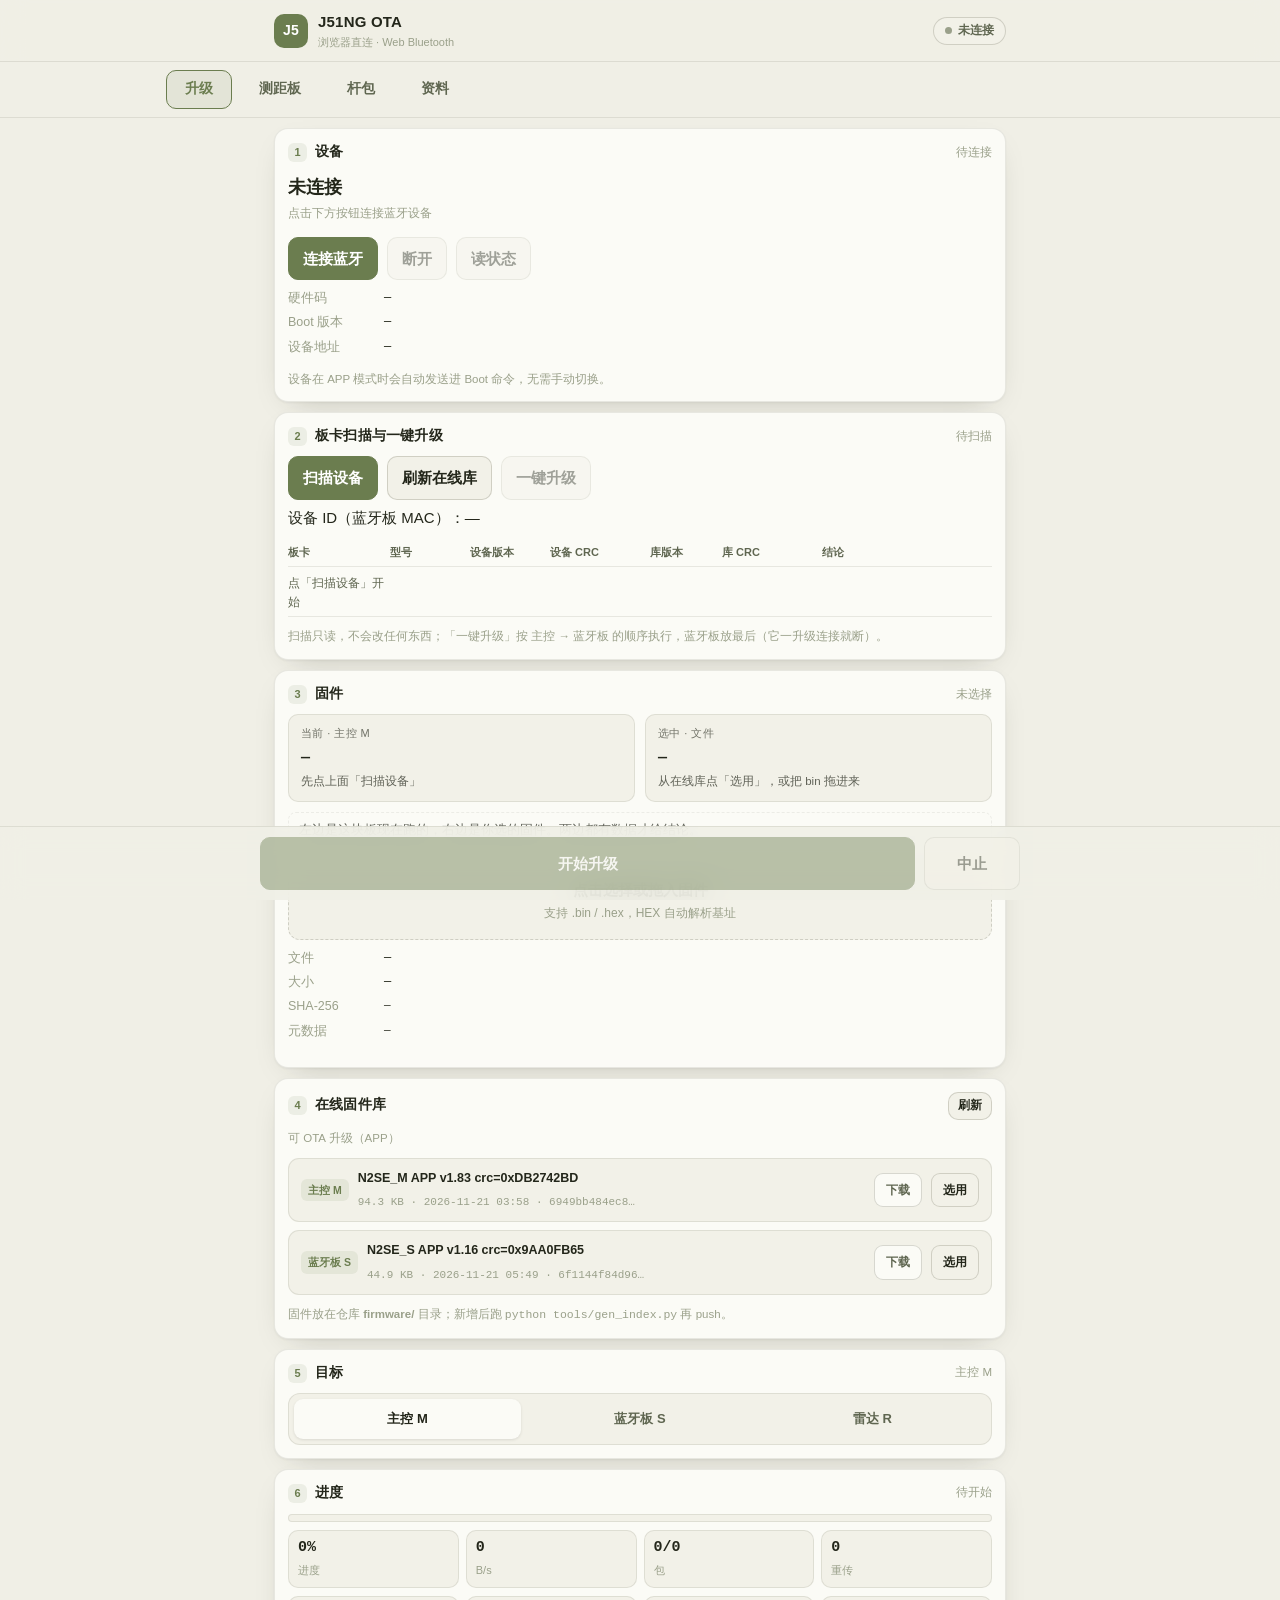
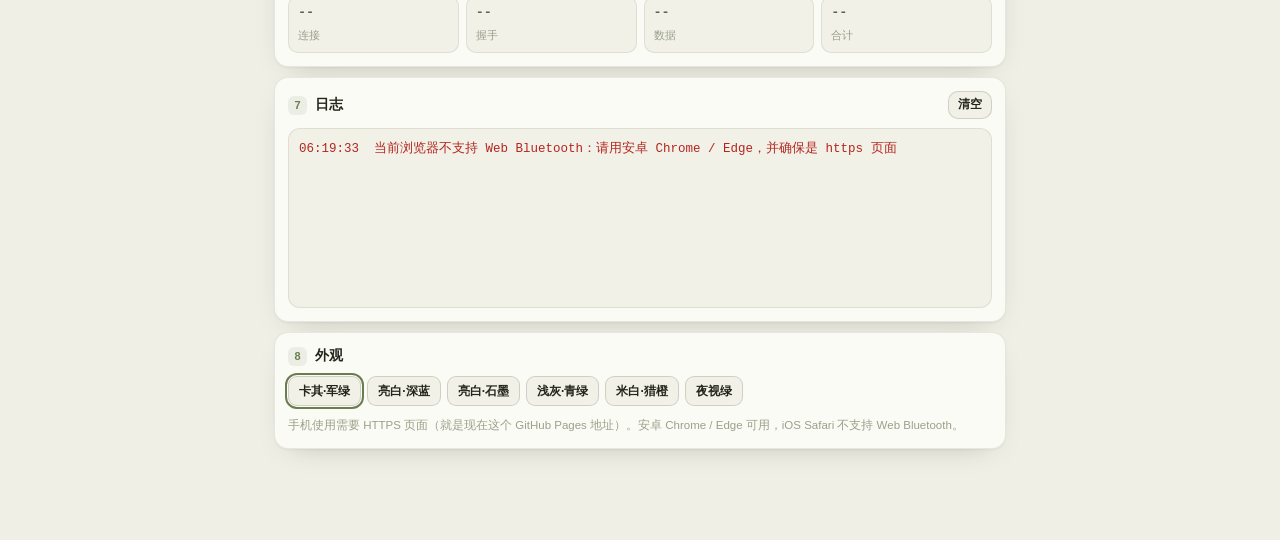
==== index.html @ a0cf1a28 "docs: 按 j57aa 仓库惯例补 docs/*.md（协议流程图/操作流程图/对接说明书）+ 资料页三文档切换" ====
<!doctype html>
<html lang="zh-CN" data-theme="olive">
<head>
<meta charset="utf-8">
<meta name="viewport" content="width=device-width,initial-scale=1,viewport-fit=cover">
<meta name="theme-color" content="#f0efe6">
<title>J51NG OTA · 浏览器升级上位机</title>
<link rel="manifest" href="./manifest.webmanifest">
<link rel="icon" type="image/svg+xml" href="./assets/icon.svg">
<link rel="apple-touch-icon" href="./assets/icon-192.png">
<link rel="stylesheet" href="./src/app.css?v=49">
</head>
<body>

<div class="topbar">
  <div class="inner">
    <div class="brand">
      <div class="mark">J5</div>
      <div style="min-width:0">
        <h1>J51NG OTA</h1>
        <div class="sub">浏览器直连 · Web Bluetooth</div>
      </div>
    </div>
    <div class="chip" id="chip"><span class="dot"></span><span id="chipTxt">未连接</span></div>
  </div>
</div>

<div class="tabs">
  <div class="inner">
    <button class="tab on" data-tab="ota">升级</button>
    <button class="tab" data-tab="board">测距板</button>
    <button class="tab" data-tab="rod">杆包</button>
        <button class="tab" data-tab="docs">资料</button>
  </div>
</div>

<div class="wrap" id="pane-ota">

  <div class="card">
    <div class="sec"><span class="n">1</span><h2>设备</h2><span class="tail" id="tailDev">待连接</span></div>
    <div class="hero">
      <div>
        <div class="big" id="hName">未连接</div>
        <div class="meta" id="hMeta">点击下方按钮连接蓝牙设备</div>
      </div>
      <div class="badge" id="hBadge" style="display:none">—</div>
    </div>
    <div class="row" style="margin-top:14px">
      <button class="primary" id="btnConn">连接蓝牙</button>
      <button id="btnDisc" disabled>断开</button>
      <button id="btnProbe" disabled>读状态</button>
    </div>
    <dl class="kv">
      <dt>硬件码</dt><dd id="kHw">—</dd>
      <dt>Boot 版本</dt><dd id="kVer">—</dd>
      <dt>设备地址</dt><dd id="kId">—</dd>
    </dl>
    <div class="hint">设备在 APP 模式时会自动发送进 Boot 命令，无需手动切换。</div>
  </div>

  <div class="card">
    <div class="sec"><span class="n">2</span><h2>板卡扫描与一键升级</h2><span class="tail" id="up2Tail">待扫描</span></div>
    <div class="row" style="margin-bottom:6px">
      <button class="primary" id="up2Scan">扫描设备</button>
      <button id="up2Lib">刷新在线库</button>
      <button id="up2Go" disabled>一键升级</button>
    </div>
    <div class="meta">设备 ID（蓝牙板 MAC）：<span id="up2Dev">—</span></div>
    <div id="up2Table"></div>
    <div class="hint">扫描只读，不会改任何东西；「一键升级」按 主控 → 蓝牙板 的顺序执行，蓝牙板放最后（它一升级连接就断）。</div>
  </div>

  <div class="card">
    <div class="sec"><span class="n">3</span><h2>固件</h2><span class="tail" id="tailFw">未选择</span></div>
    <div class="cmp">
      <div class="cmpcol" id="fwCur"></div>
      <div class="cmpcol" id="fwSel"></div>
    </div>
    <div class="cmpverdict dim" id="fwVerdict">左边是这块板现在跑的，右边是你选的固件。</div>
    <div class="drop" id="drop" style="margin-top:12px">
      <div class="t">点击选择或拖入固件</div>
      <div class="h">支持 .bin / .hex，HEX 自动解析基址</div>
    </div>
    <dl class="kv">
      <dt>文件</dt><dd id="kFile">—</dd>
      <dt>大小</dt><dd id="kSize">—</dd>
      <dt>SHA-256</dt><dd id="kSha" style="font-size:11px">—</dd>
      <dt>元数据</dt><dd id="kMeta" style="font-size:11px">—</dd>
    </dl>
    <input type="file" id="file" accept=".bin,.hex" hidden>
  </div>

  <div class="card">
    <div class="sec"><span class="n">4</span><h2>在线固件库</h2>
      <span class="tail"><button id="btnLib" style="padding:4px 9px;font-size:11.5px">刷新</button></span></div>
    <div class="lib" id="lib"><div class="hint">加载中…</div></div>
    <div class="hint">固件放在仓库 <b>firmware/</b> 目录；新增后跑 <span style="font-family:var(--mono)">python tools/gen_index.py</span> 再 push。</div>
  </div>

  <div class="card">
    <div class="sec"><span class="n">5</span><h2>目标</h2><span class="tail" id="tailTarget">主控 M</span></div>
    <div class="seg" id="seg">
      <button data-t="M" class="on">主控 M</button>
      <button data-t="S">蓝牙板 S</button>
      <button data-t="R">雷达 R</button>
    </div>
  </div>

  <div class="card">
    <div class="sec"><span class="n">6</span><h2>进度</h2><span class="tail" id="tailStage">待开始</span></div>
    <div class="bar"><i id="bar"></i></div>
    <div class="stats">
      <div class="stat"><b id="sPct">0%</b><span>进度</span></div>
      <div class="stat"><b id="sSpd">0</b><span>B/s</span></div>
      <div class="stat"><b id="sPkt">0/0</b><span>包</span></div>
      <div class="stat"><b id="sRtx">0</b><span>重传</span></div>
    </div>
    <div class="stats times">
      <div class="stat"><b id="tConn">--</b><span>连接</span></div>
      <div class="stat"><b id="tHs">--</b><span>握手</span></div>
      <div class="stat"><b id="tData">--</b><span>数据</span></div>
      <div class="stat"><b id="tAll">--</b><span>合计</span></div>
    </div>
  </div>

  <div class="card">
    <div class="sec"><span class="n">7</span><h2>日志</h2><span class="tail"><button id="btnClr" style="padding:4px 9px;font-size:11.5px">清空</button></span></div>
    <div class="log" id="log"></div>
  </div>

  <div class="card">
    <div class="sec"><span class="n">8</span><h2>外观</h2></div>
    <div class="themes" id="themes">
      <button data-th="olive" class="sel">卡其·军绿</button>
      <button data-th="light">亮白·深蓝</button>
      <button data-th="graphite">亮白·石墨</button>
      <button data-th="teal">浅灰·青绿</button>
      <button data-th="warm">米白·猎橙</button>
      <button data-th="night">夜视绿</button>
    </div>
    <div class="hint">手机使用需要 HTTPS 页面（就是现在这个 GitHub Pages 地址）。安卓 Chrome / Edge 可用，iOS Safari 不支持 Web Bluetooth。</div>
  </div>

  <div style="height:8px"></div>
</div>

<!-- ================= 测距板：设备信息 + 下发 + 原始帧 ================= -->
<div class="wrap" id="pane-board" hidden>

  <div class="card">
    <div class="sec"><span class="n">A</span><h2>设备信息</h2><span class="tail" id="bdTail">等待数据</span></div>

    <div class="bdmain">
      <div class="bdtag" id="bdModeTag">模式 —</div>
      <div class="bdval" id="bdMainVal">—</div>
      <div class="bdunit" id="bdMainUnit">m</div>
    </div>
    <div class="bdsub" id="bdMainSub">还没收到测距数据</div>

    <dl class="kv">
      <dt>坡度</dt><dd id="bdSlope">—</dd>
      <dt>垂直高度</dt><dd id="bdVd">—</dd>
      <dt>电量</dt><dd id="bdBat">—</dd>
      <dt>雷达</dt><dd id="bdLidar">—</dd>
      <dt>球速</dt><dd id="bdSpeed">—</dd>
      <dt>推荐杆</dt><dd id="bdClub">—</dd>
    </dl>
    <div class="hint">距离与两点距共用 0x07，标题由副板上报的 0x0C 模式决定。</div>
  </div>

  <div class="card">
    <div class="sec"><span class="n">B</span><h2>下发</h2><span class="tail" id="bdTxTail">待发送</span></div>

    <div class="row" style="align-items:flex-end;gap:10px">
      <label style="flex:1;min-width:160px">
        <span class="lbl">推荐杆</span>
        <select id="bdClubSel"></select>
      </label>
      <button class="primary" id="bdSendClub">下发推荐杆</button>
    </div>

    <div class="row" style="margin-top:10px">
      <button id="bdWake">唤醒 (0x03=1)</button>
      <button id="bdSleep">休眠 (0x03=2)</button>
      <button id="bdLinkQ">查连接 (0x05)</button>
      <button id="bdVerQ">查版本 (0x0A)</button>
    </div>

    <div class="row" style="margin-top:10px;align-items:flex-end;gap:10px">
      <label style="flex:1;min-width:160px">
        <span class="lbl">任意帧（hex，不含帧头）</span>
        <input id="bdRaw" placeholder="例如 09 03">
      </label>
      <button id="bdRawSend">发送</button>
    </div>
    <div class="hint">下发帧固定为 53 A2 帧；hex 只填 code 及其后的数据。</div>
  </div>

  <div class="card">
    <div class="sec"><span class="n">C</span><h2>原始帧</h2>
      <span class="tail"><button id="bdClr" style="padding:4px 9px;font-size:11.5px">清空</button></span></div>
    <div class="bdlog" id="bdLog"></div>
  </div>

  <div style="height:8px"></div>
</div>

<div class="dock">
  <div class="inner">
    <button class="primary" id="btnGo" disabled>开始升级</button>
    <button class="ghost" id="btnApiGo" disabled hidden>本地快速升级</button>
    <button class="ghost" id="btnStop" disabled>中止</button>
  </div>
</div>

<!-- ================= 杆包：自定义 Pro（第 5 档推荐杆模型） ================= -->
<div class="wrap" id="pane-rod" hidden>

  <div class="card">
    <div class="sec"><span class="n">A</span><h2>自定义杆包</h2><span class="tail" id="rdTail">等待</span></div>

    <div class="rdbar">
      <button id="rdRead">读取主控状态</button>
      <button class="primary" id="rdSend">下发到主控</button>
      <button id="rdDefault">载入默认</button>
      <button id="rdErase">擦除</button>
    </div>

    <div class="meta" id="rdStatus" style="margin-top:10px">主控：未读取</div>

    <div id="rdGrid"></div>

    <div class="hint" style="margin-top:12px">
      这张表对应设置页第 5 档「自定义 Pro」。每支杆填<b>你打得最近 / 最远</b>多少码（不是均值、不是标准差），
      右边会实时显示换算出来的<b>均值 ± σ</b>；公式 σ=(最远−最近)/4，覆盖约 95% 的球。
      下发时自动换算成主控要的 <b>码×2</b> 定点，表结构没变。crc 一致就说明主控里那张表和你现在看到的是同一份。
    </div>
  </div>
</div>

<div class="wrap" id="pane-docs" hidden>
      <div class="docsbar">
        <button class="dtab on" data-doc="./docs/app-handover.html">说明书</button>
        <button class="dtab" data-doc="./docs/protocol-flow.html">协议流程</button>
        <button class="dtab" data-doc="./docs/app-operation.html">操作流程</button>
      </div>
      <div class="card" style="padding:0;overflow:hidden">
        <iframe id="docsFrame" src="./docs/app-handover.html" title="J51NG 资料" onload="this.style.height=(this.contentWindow.document.documentElement.scrollHeight+24)+'px'"
                style="width:100%;height:calc(100vh - 210px);min-height:520px;border:0;display:block;background:#fff"></iframe>
      </div>
    </div>

    <script type="module" src="./src/app.js?v=79"></script>
<script type="module" src="./src/board.js?v=5"></script>
<script type="module" src="./src/rod.js?v=2"></script>
<script type="module" src="./src/upgrade.js?v=12"></script>
<script src="./api-live.js?v=4"></script>
</body>
</html>
---- src/app.css ----
/* ============================================================
   J51NG OTA · 浏览器 BLE 升级上位机
   主题：卡其·军绿（默认）/ 亮白 / 石墨 / 青绿 / 暖橙 / 夜视
   ============================================================ */
:root{
  color-scheme: light;
  --mono: ui-monospace, "Cascadia Mono", Consolas, monospace;
  --radius: 14px;
  --shadow: 0 1px 2px rgba(40,44,30,.05), 0 10px 30px -18px rgba(40,44,30,.35);
}
[data-theme="olive"]{
  --bg:#f0efe6; --panel:#fbfbf6; --card:#fbfbf6; --card2:#f2f1e8;
  --line:rgba(50,52,30,.10); --line2:rgba(50,52,30,.18);
  --text:#23261a; --muted:#5f6650; --dim:#9aa08a;
  --accent:#6b7d4f; --accent-hot:#7d9160; --accent-deep:#4c5a36;
  --accent-soft:rgba(107,125,79,.10); --accent-line:rgba(107,125,79,.45);
  --ok:#2f7d3f; --warn:#9a6b00; --err:#b3261e;
}
[data-theme="light"]{
  --bg:#eef1f5; --panel:#fff; --card:#fff; --card2:#f6f8fb;
  --line:rgba(18,30,50,.10); --line2:rgba(18,30,50,.18);
  --text:#17202e; --muted:#5c6b80; --dim:#93a0b3;
  --accent:#1f5eff; --accent-hot:#3d7bff; --accent-deep:#123eb8;
  --accent-soft:rgba(31,94,255,.08); --accent-line:rgba(31,94,255,.4);
  --ok:#14953f; --warn:#b87500; --err:#d93025;
}
[data-theme="graphite"]{
  --bg:#f4f5f7; --panel:#fff; --card:#fff; --card2:#f4f5f8;
  --line:rgba(20,24,32,.10); --line2:rgba(20,24,32,.2);
  --text:#171a20; --muted:#565e6c; --dim:#9aa1ad;
  --accent:#20242c; --accent-hot:#3a4150; --accent-deep:#14171e;
  --accent-soft:rgba(32,36,44,.07); --accent-line:rgba(32,36,44,.45);
  --ok:#14953f; --warn:#b87500; --err:#d93025;
}
[data-theme="teal"]{
  --bg:#ecf2f1; --panel:#fff; --card:#fff; --card2:#f2f7f6;
  --line:rgba(10,40,36,.10); --line2:rgba(10,40,36,.18);
  --text:#12211e; --muted:#52706a; --dim:#90a5a0;
  --accent:#0d9488; --accent-hot:#14b8a6; --accent-deep:#0b6b62;
  --accent-soft:rgba(13,148,136,.09); --accent-line:rgba(13,148,136,.42);
  --ok:#14953f; --warn:#b87500; --err:#d93025;
}
[data-theme="warm"]{
  --bg:#faf6f0; --panel:#fffefd; --card:#fffefd; --card2:#f7f0e6;
  --line:rgba(60,40,20,.10); --line2:rgba(60,40,20,.18);
  --text:#241c12; --muted:#6f6455; --dim:#a89c8a;
  --accent:#e8662c; --accent-hot:#f07a3e; --accent-deep:#b34a17;
  --accent-soft:rgba(232,102,44,.09); --accent-line:rgba(232,102,44,.42);
  --ok:#14953f; --warn:#a86200; --err:#d93025;
}
[data-theme="night"]{
  color-scheme: dark;
  --bg:#0b0f0c; --panel:#121712; --card:#121712; --card2:#171d17;
  --line:rgba(180,255,170,.10); --line2:rgba(180,255,170,.18);
  --text:#d9f5d0; --muted:#8fae86; --dim:#5f7a58;
  --accent:#63c95f; --accent-hot:#7ee07a; --accent-deep:#3f9a3c;
  --accent-soft:rgba(99,201,95,.12); --accent-line:rgba(99,201,95,.45);
  --ok:#63c95f; --warn:#d6b34a; --err:#ff6b6b;
}

*{box-sizing:border-box;-webkit-tap-highlight-color:transparent}
body::before{content:"";position:fixed;inset:0 0 auto 0;height:200px;z-index:-1;
  background:linear-gradient(180deg,var(--accent-soft),transparent);pointer-events:none}
html,body{margin:0;background:var(--bg);color:var(--text)}
body{
  font:15px/1.55 -apple-system,BlinkMacSystemFont,"Segoe UI","PingFang SC","Microsoft YaHei",sans-serif;
  padding:0 0 calc(84px + env(safe-area-inset-bottom));
  -webkit-font-smoothing:antialiased;
}
.wrap{max-width:760px;margin:0 auto;padding:0 14px}

/* ---------- 顶栏 ---------- */
.topbar{
  position:sticky;top:0;z-index:20;background:color-mix(in srgb,var(--bg) 86%,transparent);
  backdrop-filter:saturate(1.4) blur(12px);border-bottom:1px solid var(--line);
}
.topbar .inner{max-width:760px;margin:0 auto;padding:10px 14px;display:flex;align-items:center;gap:10px}
.brand{display:flex;align-items:center;gap:10px;flex:1;min-width:0}
.mark{width:34px;height:34px;border-radius:10px;background:var(--accent);color:#fff;
  display:grid;place-items:center;font-weight:800;font-size:14px;letter-spacing:.3px;flex:0 0 auto}
.brand h1{font-size:15px;margin:0;font-weight:700;letter-spacing:.2px;white-space:nowrap;overflow:hidden;text-overflow:ellipsis}
.brand .sub{font-size:11px;color:var(--dim);margin-top:1px}
.chip{display:inline-flex;align-items:center;gap:6px;height:28px;padding:0 11px;border-radius:999px;
  border:1px solid var(--line2);background:var(--card2);color:var(--muted);font-size:12px;font-weight:600}
.chip .dot{width:7px;height:7px;border-radius:50%;background:var(--dim)}
.chip.on{color:var(--ok);border-color:color-mix(in srgb,var(--ok) 35%,transparent);background:color-mix(in srgb,var(--ok) 8%,transparent)}
.chip.on .dot{background:var(--ok);box-shadow:0 0 0 3px color-mix(in srgb,var(--ok) 22%,transparent)}
.chip.work{color:var(--accent);border-color:var(--accent-line);background:var(--accent-soft)}
.chip.work .dot{background:var(--accent);animation:pulse 1s infinite}
@keyframes pulse{50%{opacity:.3}}

/* ---------- 卡片 ---------- */
.card{background:var(--card);border:1px solid var(--line);border-radius:var(--radius);
  padding:13px;margin-top:10px;box-shadow:var(--shadow)}
.sec{display:flex;align-items:center;gap:8px;margin:0 0 9px}
.sec .n{width:19px;height:19px;border-radius:6px;background:var(--accent-soft);color:var(--accent);
  display:grid;place-items:center;font-size:11px;font-weight:800;flex:0 0 auto}
.sec h2{font-size:13.5px;margin:0;font-weight:700;letter-spacing:.2px}
.sec .tail{margin-left:auto;font-size:11.5px;color:var(--dim)}

/* ---------- 英雄区 ---------- */
.hero{display:flex;align-items:center;gap:12px;padding:2px 0 0}
.hero .big{font-size:18px;font-weight:750;letter-spacing:.2px}
.hero .meta{color:var(--dim);font-size:12px;margin-top:2px}
.badge{margin-left:auto;padding:6px 12px;border-radius:9px;font-size:12px;font-weight:800;letter-spacing:.6px;
  background:var(--card2);color:var(--muted);border:1px solid var(--line2)}
.badge.boot{background:color-mix(in srgb,var(--ok) 12%,transparent);color:var(--ok);border-color:color-mix(in srgb,var(--ok) 30%,transparent)}
.badge.app{background:var(--accent-soft);color:var(--accent);border-color:var(--accent-line)}

/* ---------- 按钮 ---------- */
button{font:inherit;font-weight:650;border:1px solid var(--line2);background:var(--card2);color:var(--text);
  padding:9px 14px;border-radius:10px;cursor:pointer;transition:transform .12s,background .15s,border-color .15s}
button:active{transform:scale(.985)}
button:disabled{opacity:.42;cursor:not-allowed}
button.primary{background:var(--accent);border-color:var(--accent);color:#fff}
button.primary:active{background:var(--accent-deep)}
button.soft{background:transparent}
.row{display:flex;gap:9px;flex-wrap:wrap;align-items:center}

/* ---------- 固件 ---------- */
.drop{border:1.5px dashed var(--line2);border-radius:12px;padding:16px 14px;text-align:center;
  background:var(--card2);cursor:pointer;transition:.15s}
.drop:hover{border-color:var(--accent-line)}
.drop.has{border-style:solid;border-color:var(--accent-line);background:var(--accent-soft)}
.drop .t{font-weight:650}
.drop .h{color:var(--dim);font-size:12px;margin-top:3px}

/* ---------- 表格 ---------- */
.kv{display:grid;grid-template-columns:84px 1fr;gap:5px 12px;font-size:12.5px;margin-top:9px}
.kv dt{color:var(--dim)}
.kv dd{margin:0;font-family:var(--mono);word-break:break-all;font-size:12px}

/* ---------- 目标切换 ---------- */
.seg{display:grid;grid-template-columns:repeat(3,1fr);gap:5px;background:var(--card2);
  padding:5px;border-radius:12px;border:1px solid var(--line)}
.seg button{border:0;background:transparent;color:var(--muted);padding:10px 6px;border-radius:9px;font-size:13px}
.seg button.on{background:var(--card);color:var(--text);box-shadow:0 1px 3px rgba(0,0,0,.10);font-weight:750}

/* ---------- 进度 ---------- */
.bar{height:8px;border-radius:99px;background:var(--card2);overflow:hidden;margin:10px 0 8px;
  border:1px solid var(--line)}
.bar i{display:block;height:100%;width:0;background:var(--accent);transition:width .18s ease}
.stats{display:grid;grid-template-columns:repeat(4,1fr);gap:7px}
.stat{background:var(--card2);border:1px solid var(--line);border-radius:10px;padding:7px 9px}
.stat b{display:block;font:700 15px/1.3 var(--mono)}
.stat span{color:var(--dim);font-size:11px}
.times{margin-top:8px}
.times .stat b{font-size:13.5px;color:var(--muted)}

/* ---------- 日志 ---------- */
.log{background:var(--card2);border:1px solid var(--line);border-radius:12px;padding:10px;
  height:180px;overflow:auto;font:12.5px/1.65 var(--mono);white-space:pre-wrap;word-break:break-all;color:var(--muted)}
.log .ok{color:var(--ok)}.log .err{color:var(--err)}.log .st{color:var(--accent);font-weight:600}
.log .dim{color:var(--dim)}

/* ---------- 底部主按钮 ---------- */
.dock{position:fixed;left:0;right:0;bottom:0;z-index:30;padding:10px 14px calc(10px + env(safe-area-inset-bottom));
  background:color-mix(in srgb,var(--bg) 88%,transparent);backdrop-filter:blur(12px);border-top:1px solid var(--line)}
.dock .inner{max-width:760px;margin:0 auto;display:flex;gap:9px}
.dock button{flex:1;padding:14px}
.dock .ghost{flex:0 0 96px}

/* ---------- 主题菜单 ---------- */
.themes{display:flex;gap:6px;flex-wrap:wrap}
.themes button{width:auto;min-width:30px;height:30px;border-radius:9px;padding:0 10px;border:1px solid var(--line2);white-space:nowrap;font-size:12px;line-height:28px}
.themes button.sel{outline:2px solid var(--accent);outline-offset:1px}

.hint{color:var(--dim);font-size:11.5px;line-height:1.65;margin-top:10px}
.note{background:var(--accent-soft);border:1px solid var(--accent-line);color:var(--text);
  padding:10px 12px;border-radius:11px;font-size:12px;line-height:1.65}
@media(max-width:520px){
  .stats{grid-template-columns:repeat(2,1fr)}
  .hero .big{font-size:19px}
}

/* ---------- 在线固件库 ---------- */
.lib{display:flex;flex-direction:column;gap:8px}
.fw{display:flex;align-items:center;gap:9px;padding:10px 12px;border:1px solid var(--line);
  border-radius:11px;background:var(--card2)}
.fw .tag{font-size:10.5px;font-weight:800;padding:3px 7px;border-radius:6px;
  background:var(--accent-soft);color:var(--accent);white-space:nowrap}
.fw .nm{flex:1;min-width:0}
.fw .nm b{display:block;font-size:12.5px;font-weight:650;white-space:nowrap;overflow:hidden;text-overflow:ellipsis}
.fw .nm span{font-size:11px;color:var(--dim);font-family:var(--mono)}
.fw button,.fw .dl{padding:7px 11px;font-size:12px;border-radius:9px}
.fw .dl{display:inline-flex;align-items:center;text-decoration:none;color:var(--muted);
  border:1px solid var(--line2);background:var(--card);font-weight:650}

.fw .tag.swd{background:rgba(154,107,0,.12);color:var(--warn);border:1px solid rgba(154,107,0,.3)}
.fw.noota{opacity:.92}

/* ---- 版本对照卡（左右布局） ---- */
.cmp{display:grid;grid-template-columns:1fr 1fr;gap:10px}
.cmpcol{border:1px solid var(--line);border-radius:10px;padding:10px 12px;background:var(--card2,#f6f5ee)}
.cmpcol .cl{font-size:11px;letter-spacing:.4px;opacity:.62;margin-bottom:4px}
.cmpcol .cv{font-size:15px;font-weight:600;font-family:var(--mono)}
.cmpcol .cx{font-size:11.5px;font-family:var(--mono);opacity:.8;margin-top:2px}
.cmpcol .cm{font-size:11.5px;opacity:.7;margin-top:4px}
.cmpverdict{margin-top:10px;font-size:12.5px;line-height:1.5;padding:8px 10px;border-radius:8px;
  border:1px dashed var(--line);opacity:.85}
.cmpverdict.ok{border-style:solid;opacity:1}
.cmpverdict.dim{opacity:.7}
@media (max-width:640px){.cmp{grid-template-columns:1fr}}

/* ================= 顶部 tab ================= */
.tabs{position:sticky;top:0;z-index:9;background:var(--bg,#f0efe6);
  border-bottom:1px solid var(--line);backdrop-filter:blur(6px)}
.tabs .inner{max-width:980px;margin:0 auto;padding:8px 16px;display:flex;gap:8px}
.tab{padding:8px 18px;border-radius:10px;border:1px solid transparent;background:transparent;
  color:var(--muted);font-weight:650;font-size:13.5px;cursor:pointer}
.tab:hover{background:var(--card2,#f6f5ee)}
.tab.on{background:var(--accent-soft);color:var(--accent);border-color:var(--accent)}

/* ================= 测距板 ================= */
.bdmain{display:flex;align-items:baseline;gap:8px;margin:6px 0 2px}
.bdtag{font-size:11.5px;font-weight:800;padding:3px 8px;border-radius:6px;
  background:var(--accent-soft);color:var(--accent);letter-spacing:.4px}
.bdtag.two{background:rgba(154,107,0,.14);color:var(--warn)}
.bdval{font-size:44px;font-weight:750;font-family:var(--mono);line-height:1.05;
  letter-spacing:-1px;font-variant-numeric:tabular-nums}
.bdunit{font-size:16px;font-weight:650;opacity:.55}
.bdsub{font-size:12px;opacity:.65;margin-bottom:10px}
.bdlog{font-family:var(--mono);font-size:11.5px;line-height:1.65;
  max-height:260px;overflow:auto;background:var(--card2,#f6f5ee);
  border:1px solid var(--line);border-radius:10px;padding:8px 10px}
.bdlog .ln{white-space:pre-wrap;word-break:break-all}
.bdlog .ln .t{opacity:.5;margin-right:6px}
.bdlog .ln .c{font-weight:800;color:var(--accent)}
.bdlog .ln.bad{color:var(--err,#b3261e)}

/* hidden 属性优先级：.dock 用了 position:fixed，默认 display 会盖掉 hidden */
.dock[hidden]{display:none !important}

/* 扫描进行中：按钮转圈 + 重试小按钮（2026-11-20） */
#up2Scan.scanning::before{content:"";display:inline-block;width:9px;height:9px;margin-right:6px;
  border:2px solid currentColor;border-top-color:transparent;border-radius:50%;
  animation:up2spin .7s linear infinite;vertical-align:-1px}
@keyframes up2spin{to{transform:rotate(360deg)}}
.u2retry{padding:1px 6px;margin-left:4px;font-size:11px;line-height:1.3}

/* ============================================================
 * 手机端（2026-11-21）：要能直接拿手机打开用
 *   - 杆包 6 列表格在窄屏放不下 -> 改成两行：名称+区间，第二行放"均值±σ"
 *   - 升级页 7 列板卡表 -> 卡片内横向滑动，不压缩到看不清
 *   - 底部操作栏、tab 允许换行
 * ============================================================ */
@media (max-width:560px){
  .wrap{padding:0 10px}
  .topbar .inner{padding:8px 10px;gap:8px}
  .tabs .inner{padding:8px 10px;gap:6px;flex-wrap:wrap}
  .tab{padding:7px 12px;font-size:13px}

  /* 杆包：两行式。用 #rdGrid 前缀压过 rod.js 运行时注入的 .rdrow 规则 */
  #rdGrid .rdhead{display:none}
  #rdGrid .rdrow{grid-template-columns:52px 1fr 10px 1fr auto;gap:5px}
  #rdGrid .rdrow .rdev{grid-column:1 / -1;text-align:right;font-size:10.5px}
  #rdGrid .rdin{font-size:16px;padding:6px 5px}   /* ≥16px：iOS 聚焦时不会自动放大 */
  #rdGrid .rdunit{font-size:11px}

  /* 升级页板卡表：横向滑动，保持列宽 */
  #up2Table{overflow-x:auto;-webkit-overflow-scrolling:touch}
  #up2Table .u2row{min-width:560px}
  #up2Table .u2row.u2empty{min-width:0;display:block;text-align:left}   /* 空提示不要跟着表格拉宽 */

  /* 底部操作栏：按钮均分、允许换行 */
  .dock .inner{flex-wrap:wrap;padding:8px 10px}
  .dock .inner > *{flex:1 1 auto;min-width:104px}
  .btn{padding:9px 12px;font-size:13px}

  .kv{grid-template-columns:76px 1fr;font-size:12px}
  .stats{grid-template-columns:repeat(2,1fr)}
}

/* 资料页：三份文档切换（2026-11-21） */
.docsbar{display:flex;gap:8px;margin:0 0 10px;flex-wrap:wrap}
.dtab{padding:7px 16px;border-radius:10px;border:1px solid var(--line);background:var(--card);
      color:var(--ink);font-size:13px;cursor:pointer}
.dtab.on{background:var(--accent-soft,#eef1e2);color:var(--accent);border-color:var(--accent);font-weight:600}
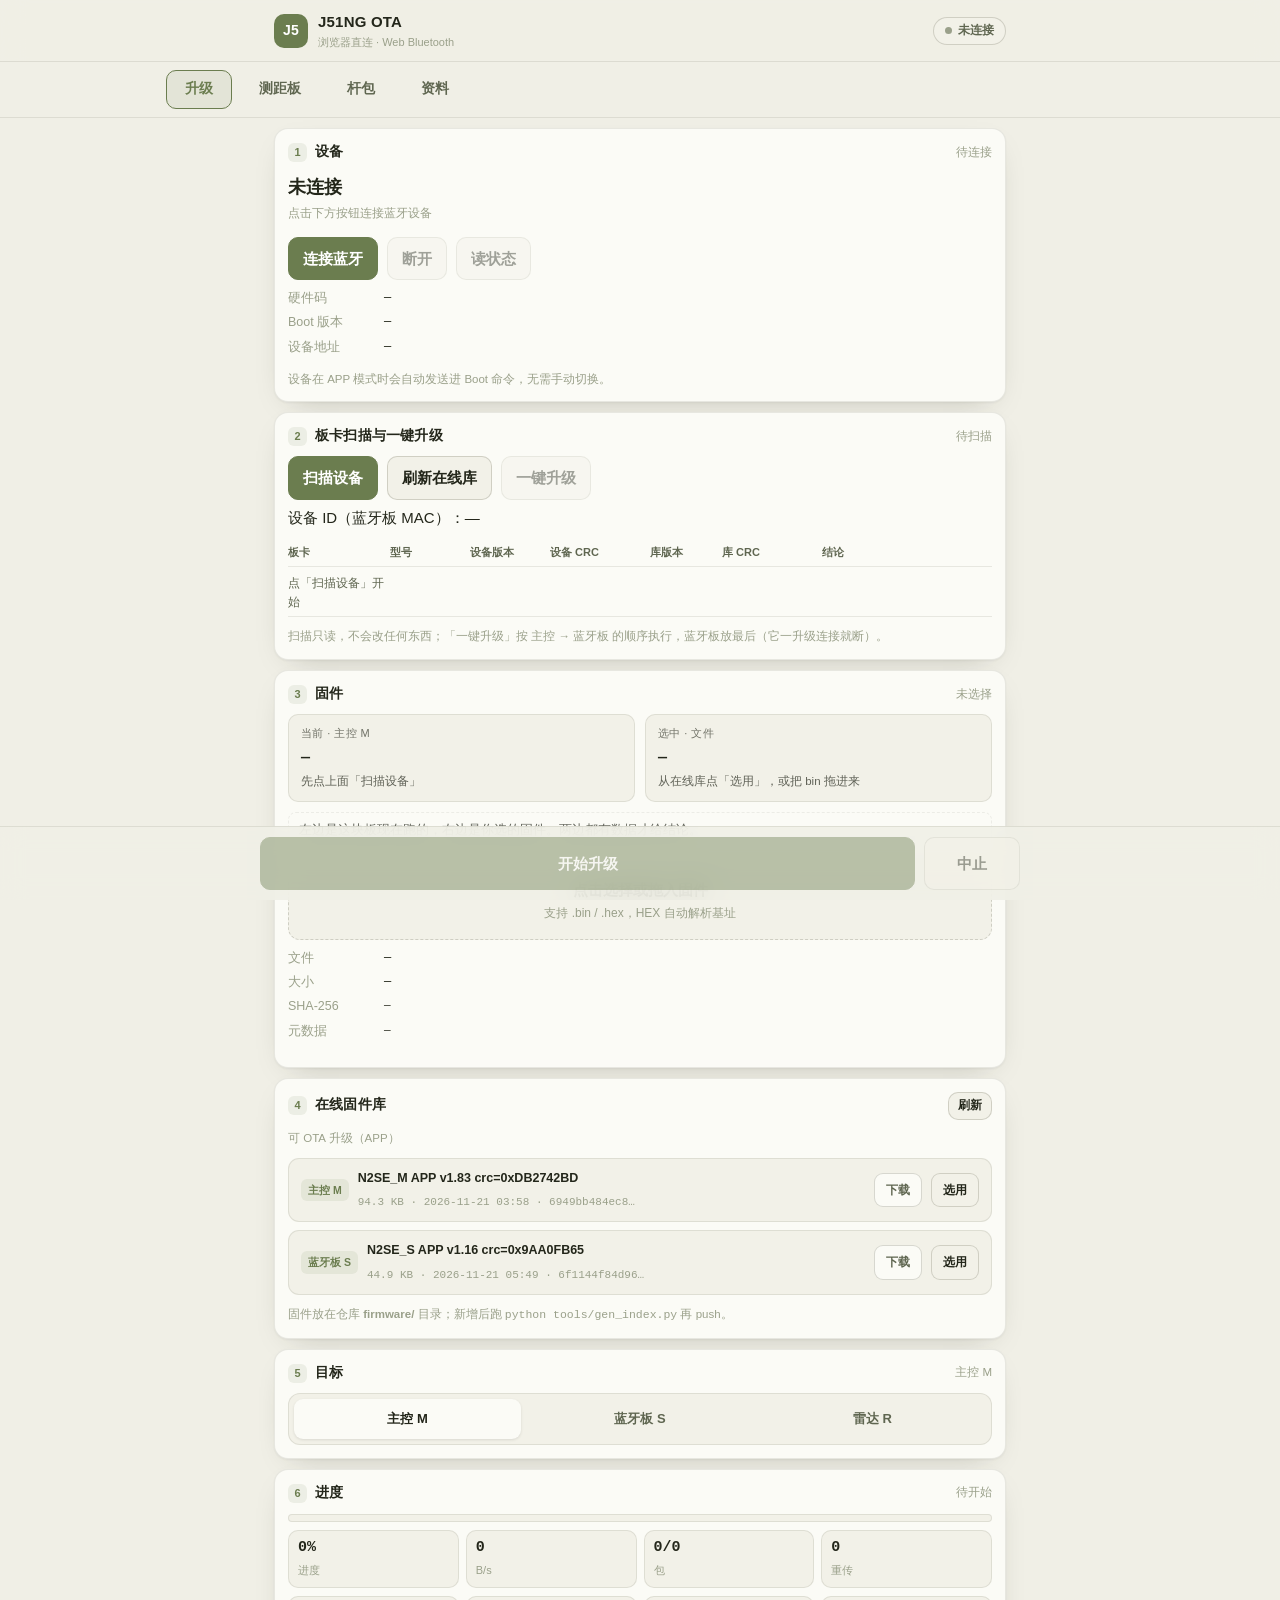
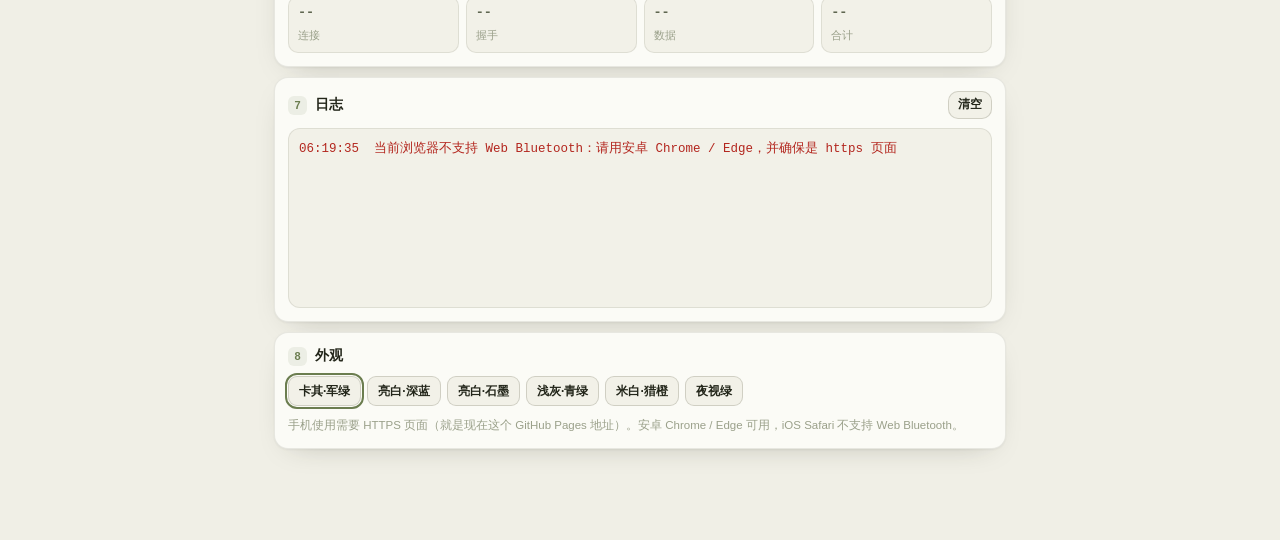
==== commit b71f5433: "[dsh] turn 1956: 我直接在你这个页面上用真实点击测量了一遍。 - 问: 还是很慢啊 连接蓝牙原来很快啊 - 文件: index.html, src/app.js（共2个, turn e" ====
--- a/index.html
+++ b/index.html
@@ -250,7 +250,7 @@
       </div>
     </div>
 
-    <script type="module" src="./src/app.js?v=79"></script>
+    <script type="module" src="./src/app.js?v=81"></script>
 <script type="module" src="./src/board.js?v=5"></script>
 <script type="module" src="./src/rod.js?v=2"></script>
 <script type="module" src="./src/upgrade.js?v=12"></script>
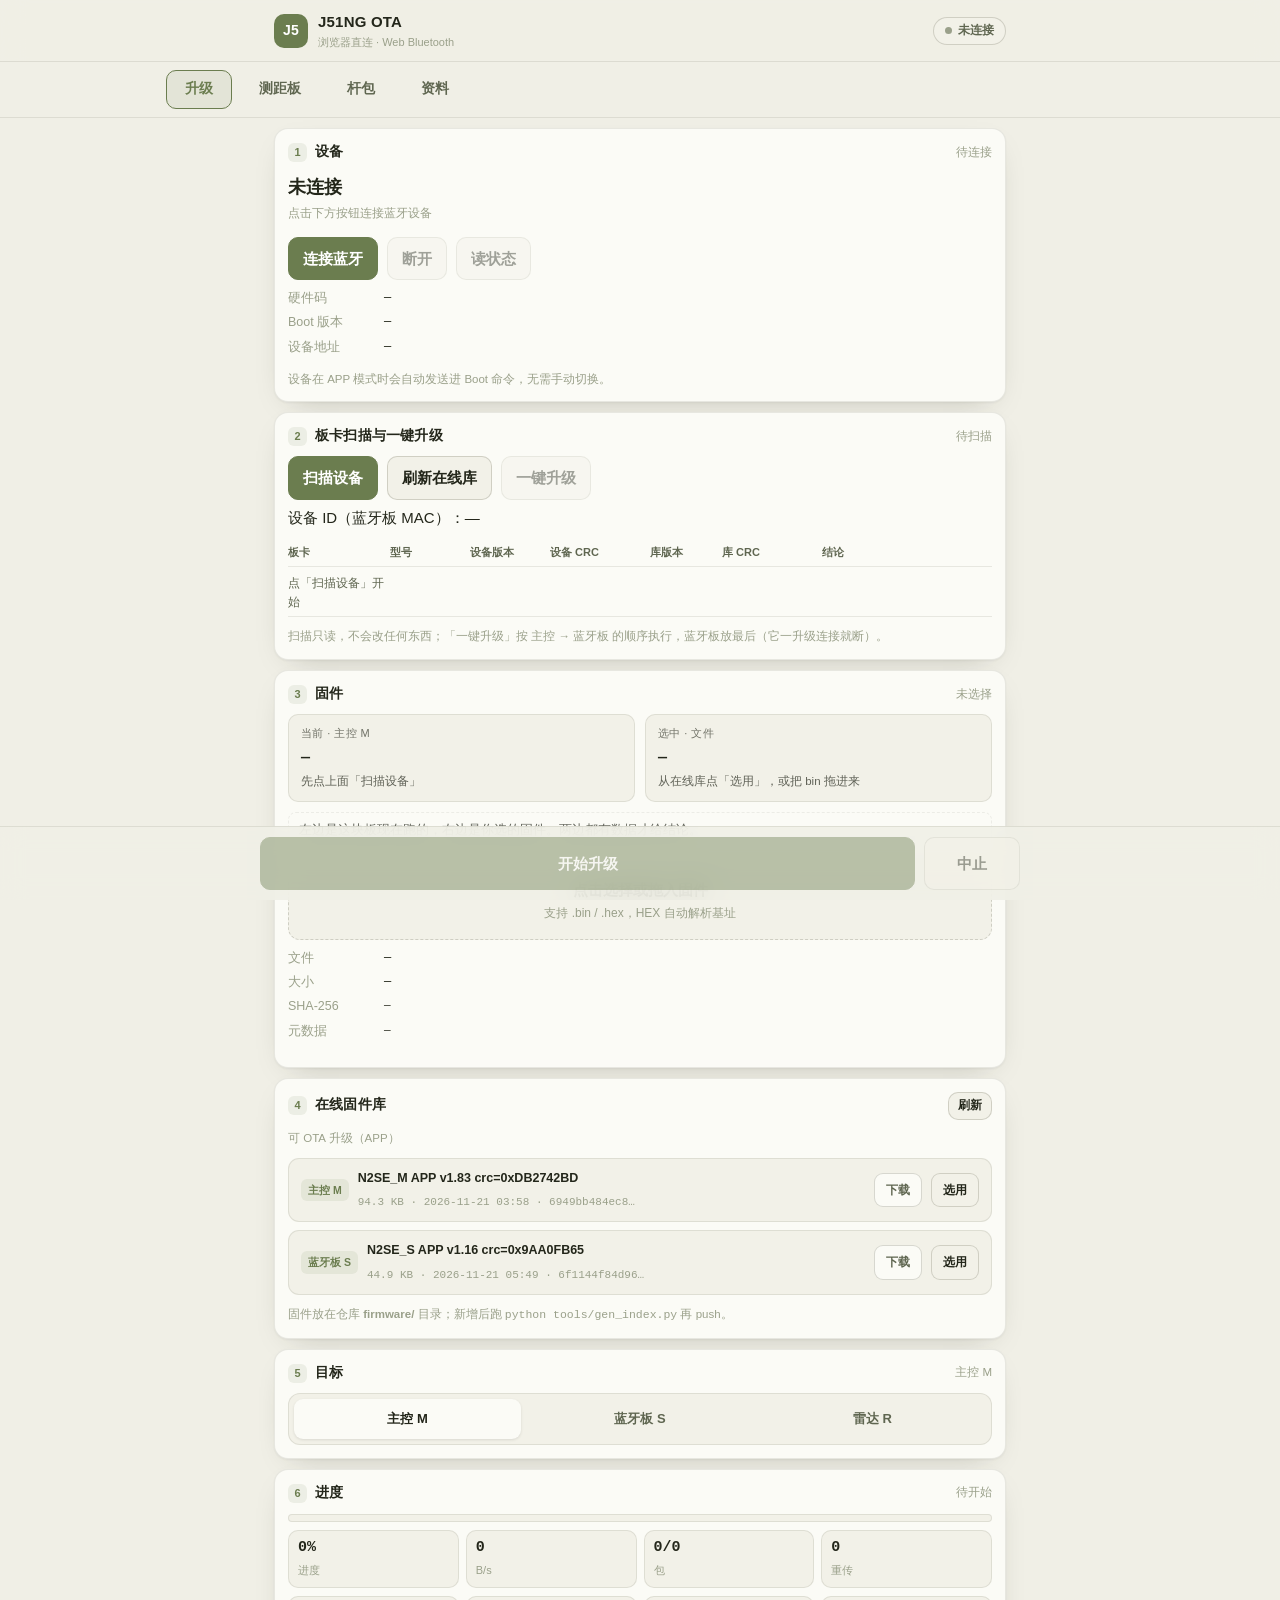
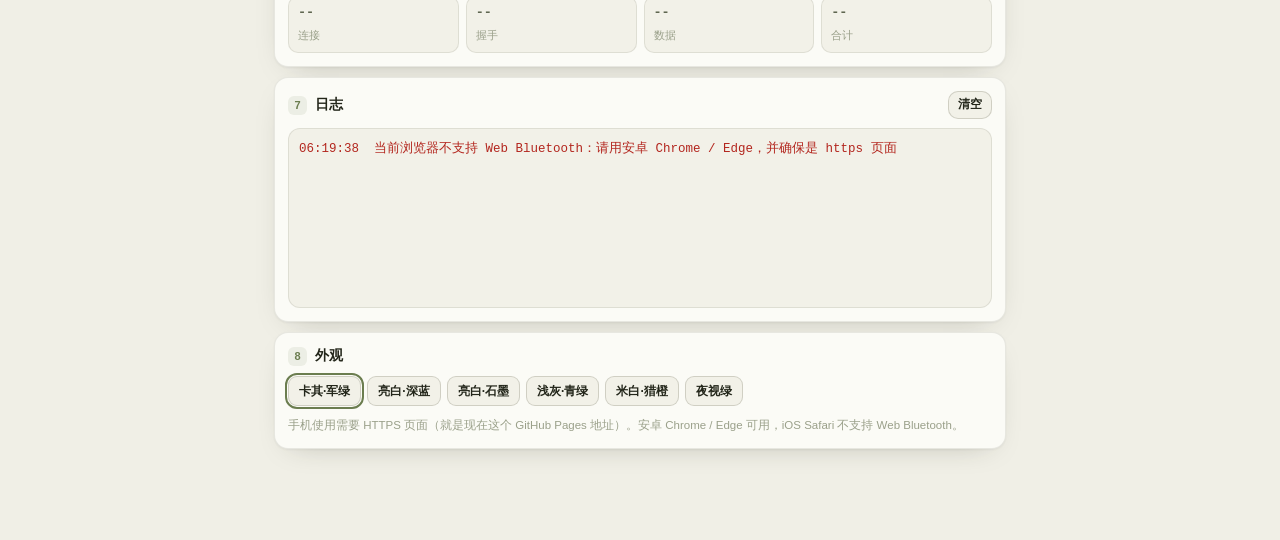
==== commit e56d983a: "[dsh] turn 1962: 页面有个我自己引入的小毛病：连接太快时，状态栏会卡在「正在扫描并连接…」。现在把它修掉。 - 问: 打开了 - 文件: index.html, src/app.js（" ====
--- a/index.html
+++ b/index.html
@@ -250,7 +250,7 @@
       </div>
     </div>
 
-    <script type="module" src="./src/app.js?v=81"></script>
+    <script type="module" src="./src/app.js?v=82"></script>
 <script type="module" src="./src/board.js?v=5"></script>
 <script type="module" src="./src/rod.js?v=2"></script>
 <script type="module" src="./src/upgrade.js?v=12"></script>
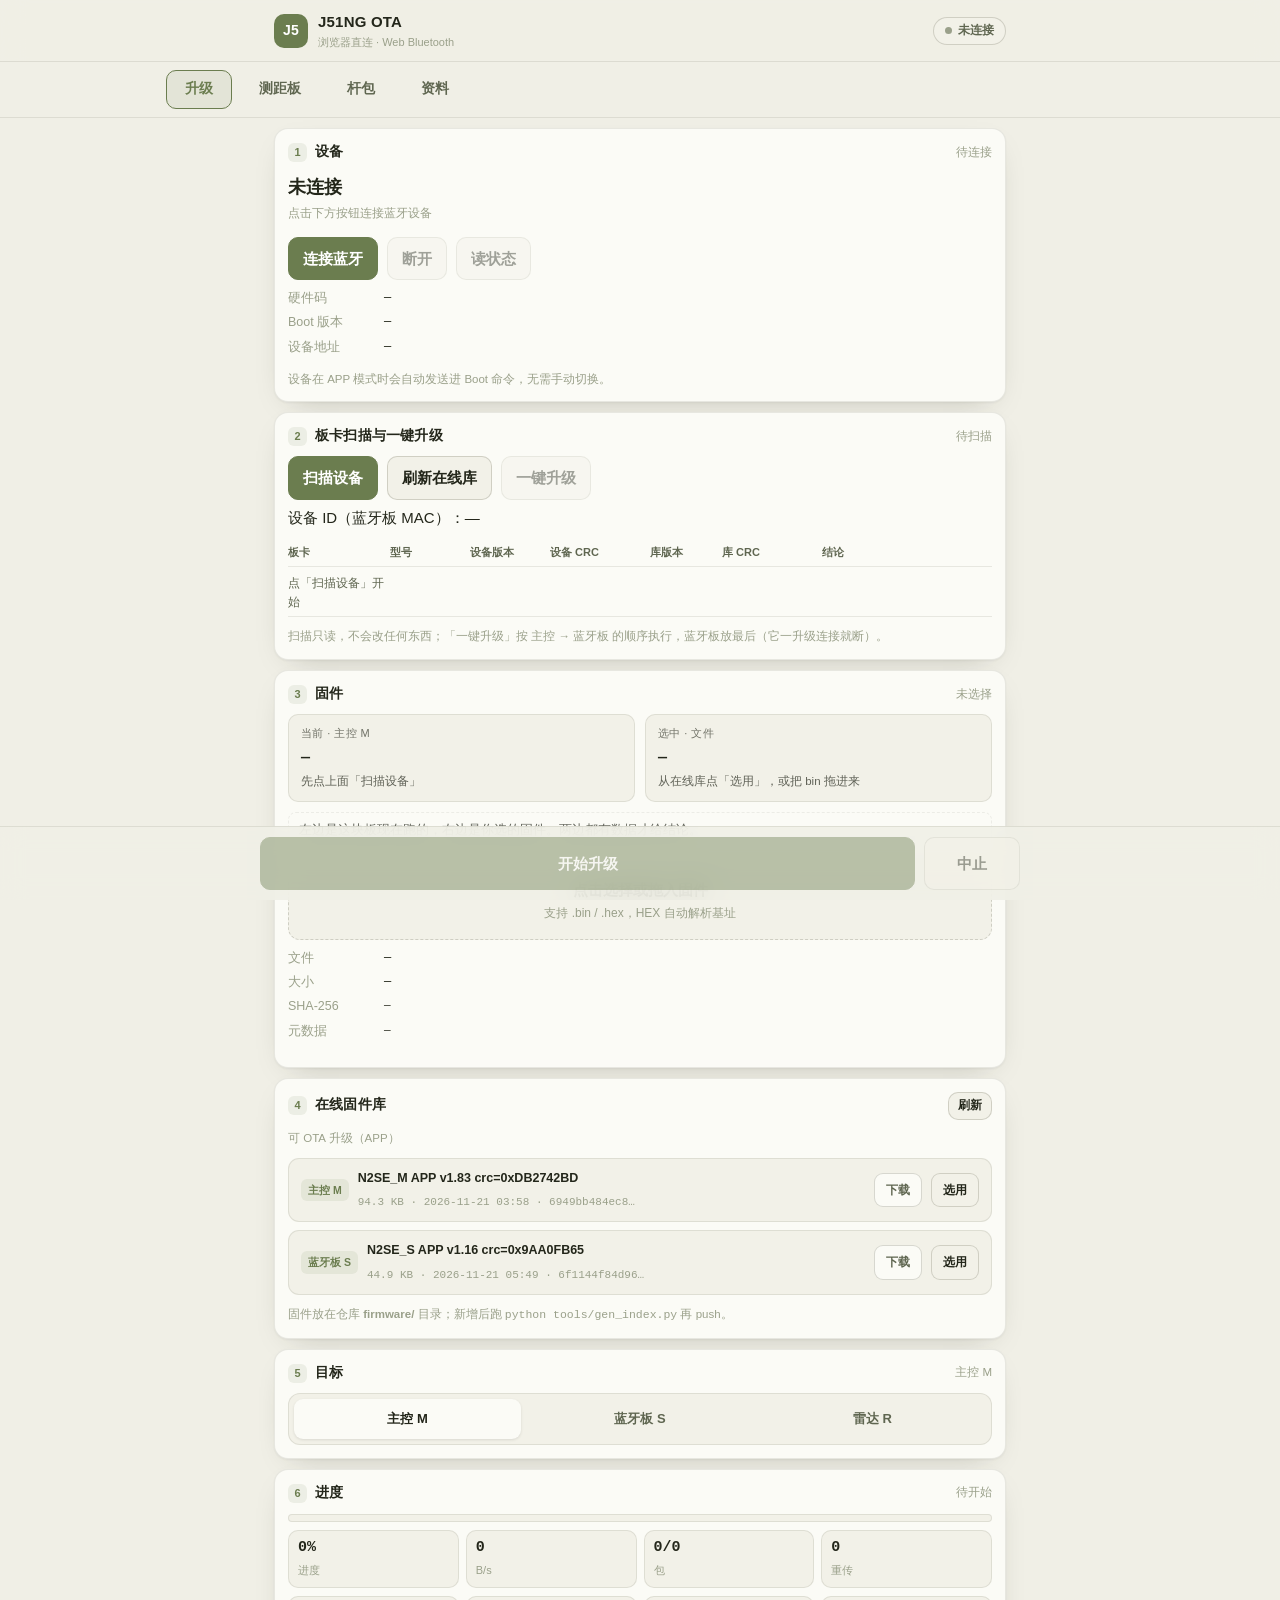
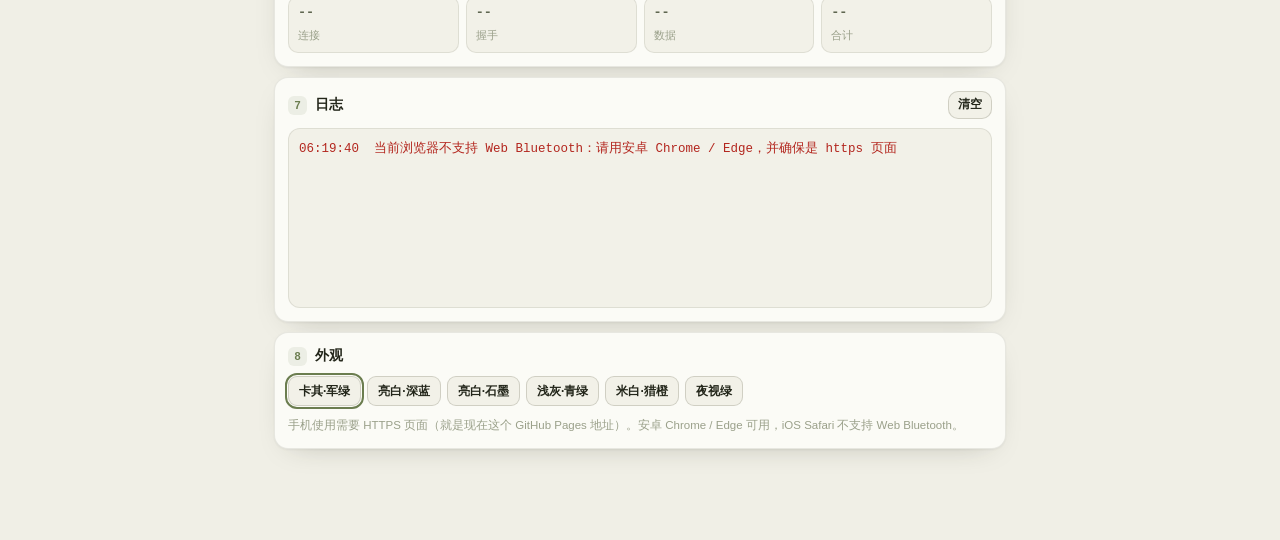
==== commit 1febddf8: "feat(web): 资料页改挂新的三 tab 文档（protocol-tabs.html），去掉三份已过时的旧文档入口" ====
--- a/index.html
+++ b/index.html
@@ -240,14 +240,32 @@
 
 <div class="wrap" id="pane-docs" hidden>
       <div class="docsbar">
-        <button class="dtab on" data-doc="./docs/app-handover.html">说明书</button>
-        <button class="dtab" data-doc="./docs/protocol-flow.html">协议流程</button>
-        <button class="dtab" data-doc="./docs/app-operation.html">操作流程</button>
+        <button class="dtab on" data-doc="./docs/protocol-tabs.html">协议与流程</button>
       </div>
       <div class="card" style="padding:0;overflow:hidden">
-        <iframe id="docsFrame" src="./docs/app-handover.html" title="J51NG 资料" onload="this.style.height=(this.contentWindow.document.documentElement.scrollHeight+24)+'px'"
+        <iframe id="docsFrame" src="./docs/protocol-tabs.html" title="J51NG 资料"
                 style="width:100%;height:calc(100vh - 210px);min-height:520px;border:0;display:block;background:#fff"></iframe>
       </div>
+      <script>
+        /* 文档内部有自己的 tab，切换后高度会变：由文档把高度 postMessage 上来再重设，
+         * 否则切到短的那一页会留一大片空白。只认同一个 iframe 发来的消息。
+         * 注意：本面板默认 hidden，iframe 加载时高度量出来是 0，所以切到本页时要主动让它重报一次。 */
+        window.addEventListener("message", function (ev) {
+          var f = document.getElementById("docsFrame");
+          if (!f || ev.source !== f.contentWindow || !ev.data || ev.data.__doc !== "protocol-tabs") return;
+          if (!ev.data.h || ev.data.h < 400) return;          /* 0 / 量不到就别改，保住 min-height */
+          f.style.height = (ev.data.h + 24) + "px";
+        });
+        document.querySelectorAll(".tab").forEach(function (b) {
+          if (b.dataset.tab !== "docs") return;
+          b.addEventListener("click", function () {
+            var f = document.getElementById("docsFrame");
+            [60, 400].forEach(function (ms) {
+              setTimeout(function () { try { f.contentWindow.__reportH(); } catch (e) {} }, ms);
+            });
+          });
+        });
+      </script>
     </div>
 
     <script type="module" src="./src/app.js?v=82"></script>
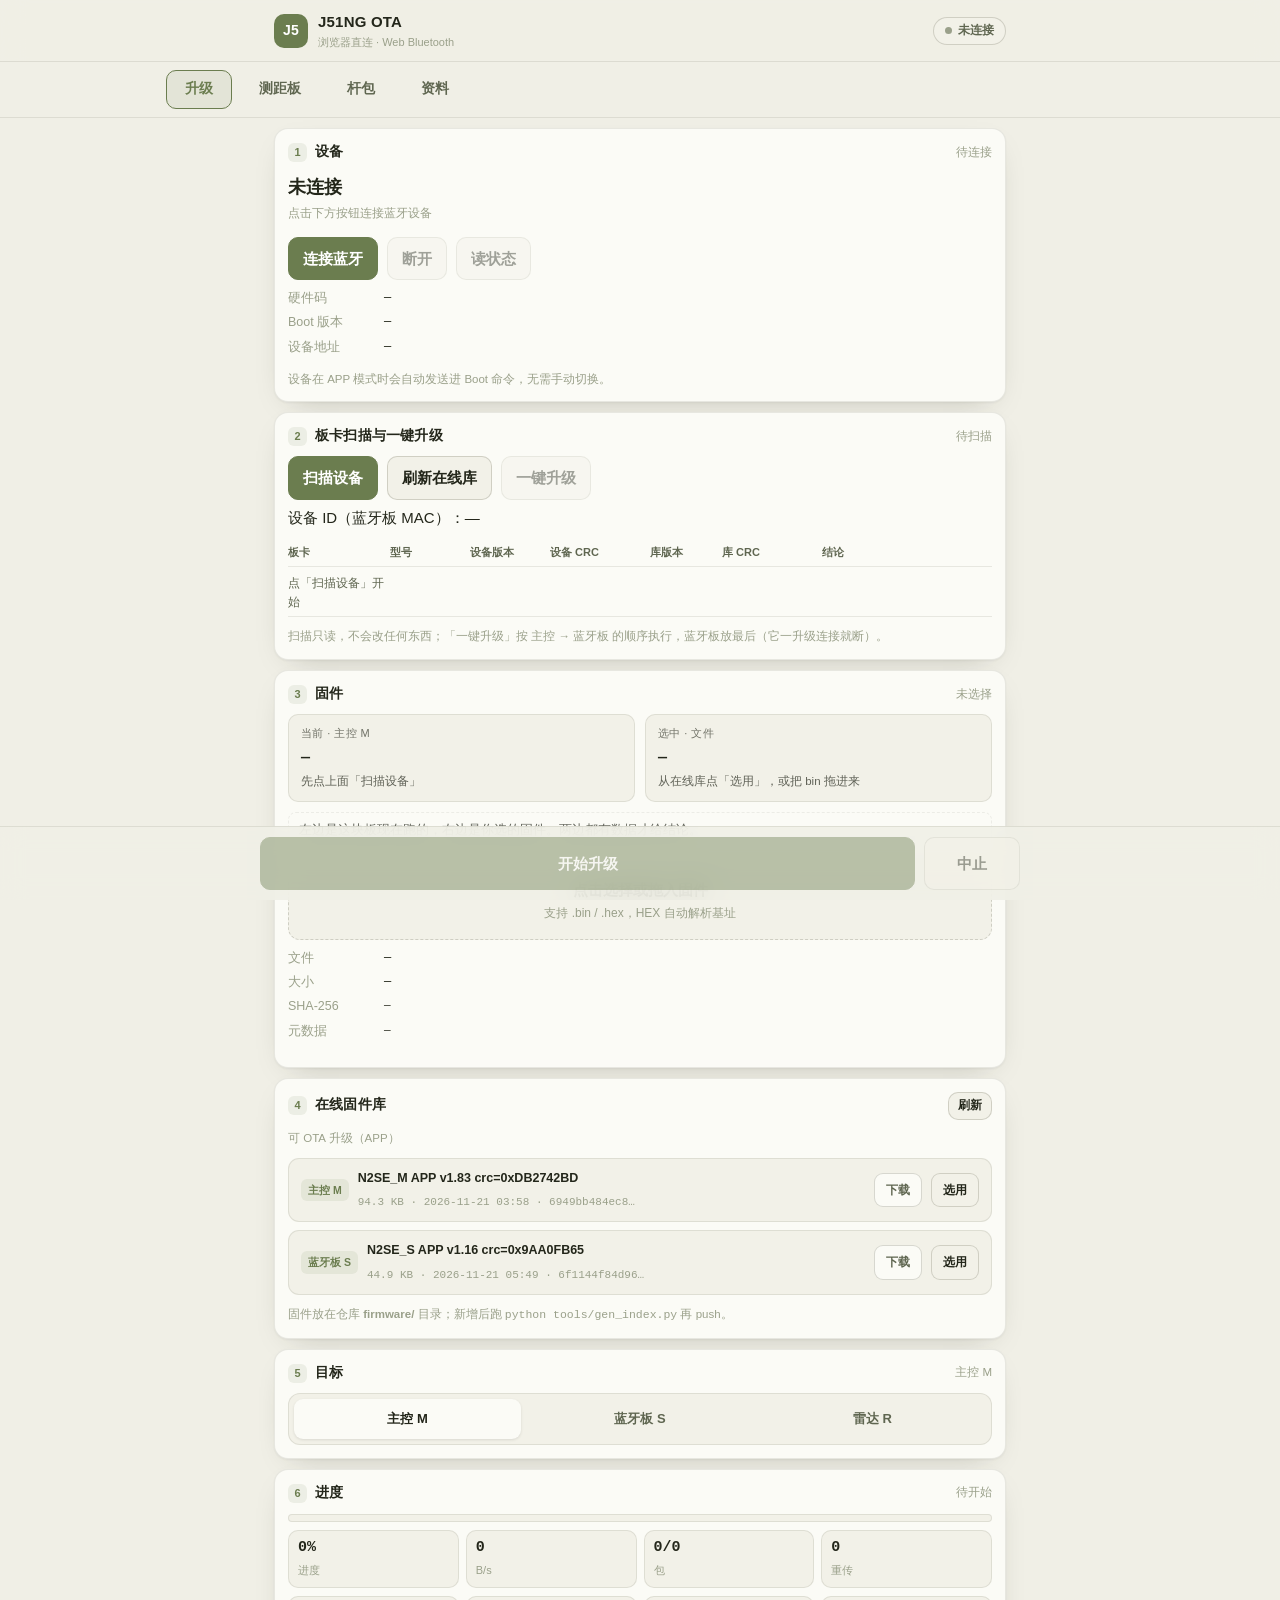
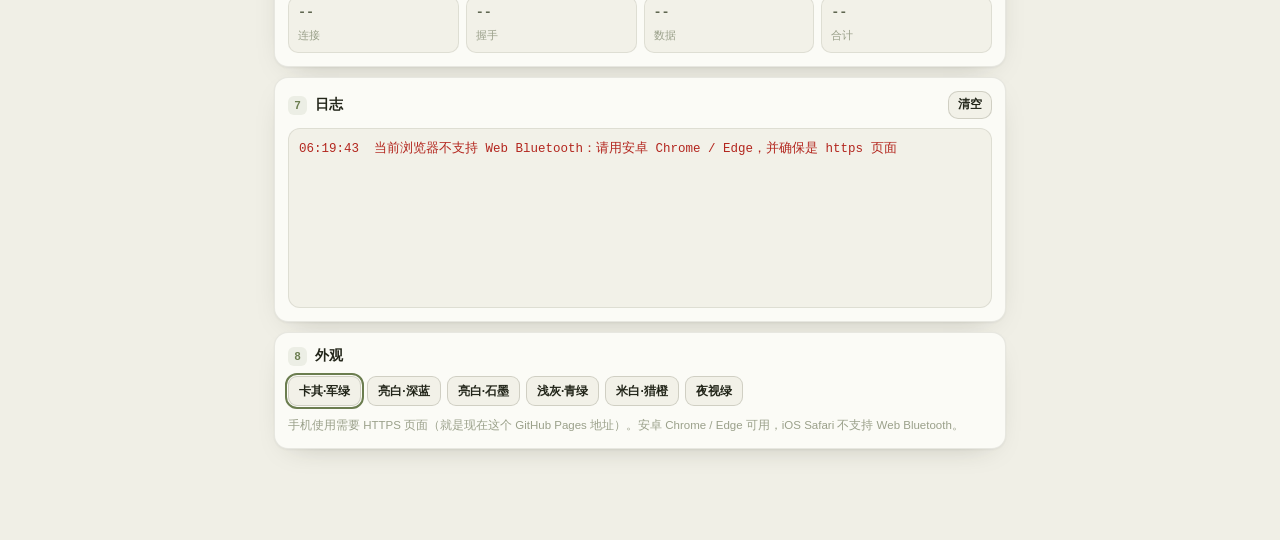
==== commit 15cb09b8: "chore(web): app.js 版本号 82->83，强制浏览器重取（旧缓存里还是没有 N2SE-1000J 过滤器的那版）" ====
--- a/index.html
+++ b/index.html
@@ -268,7 +268,7 @@
       </script>
     </div>
 
-    <script type="module" src="./src/app.js?v=82"></script>
+    <script type="module" src="./src/app.js?v=83"></script>
 <script type="module" src="./src/board.js?v=5"></script>
 <script type="module" src="./src/rod.js?v=2"></script>
 <script type="module" src="./src/upgrade.js?v=12"></script>
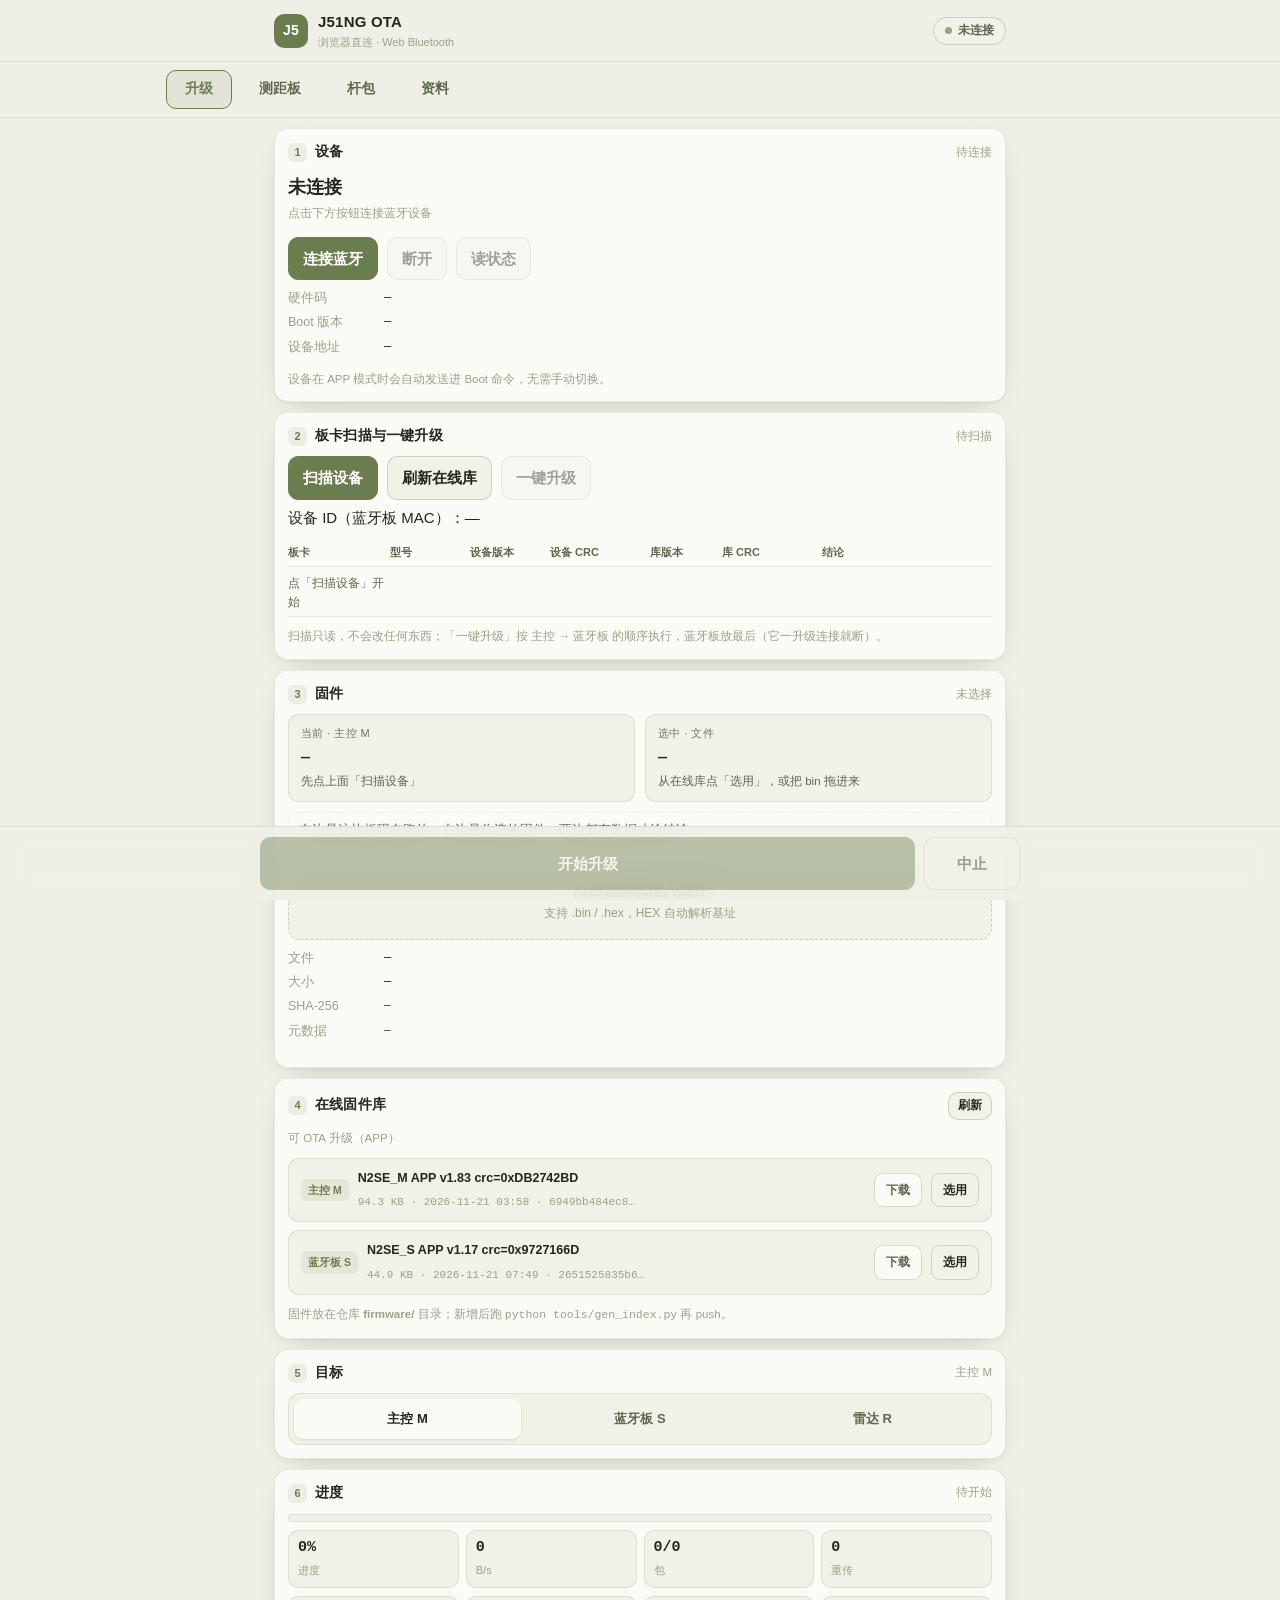
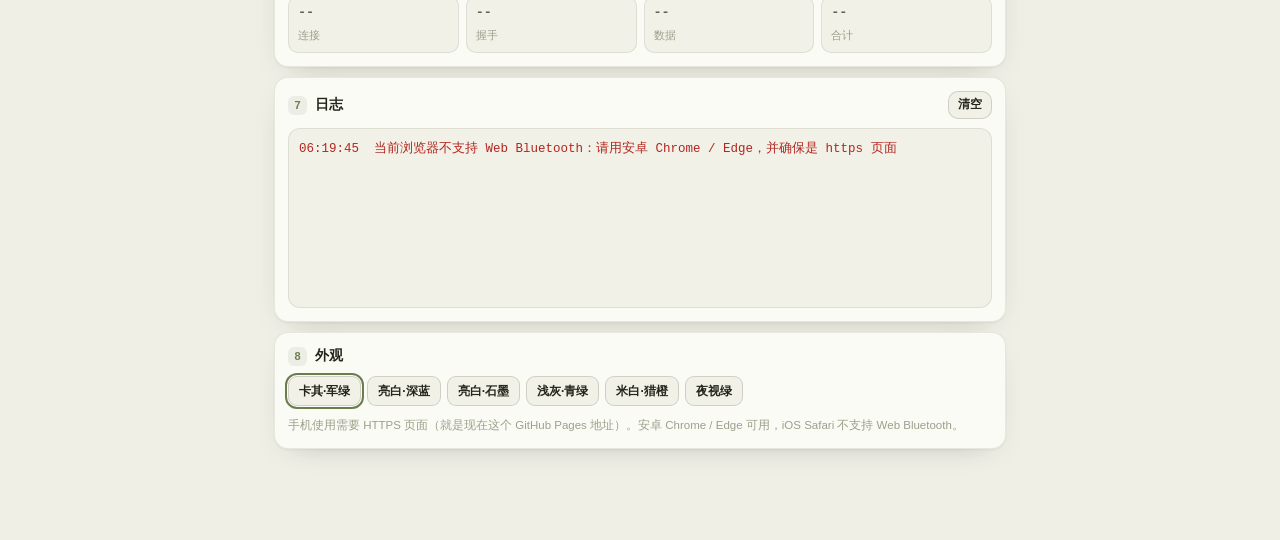
==== commit 780fddfc: "[dsh] turn 1979: 查到了，网页连上蓝牙后，读取设备 MAC 的代码把接收队列换掉了，板卡扫描的回调却还挂在旧队列上。 用模拟蓝牙回包复现了截图里的现象：连接时能读到 MAC，点… - " ====
--- a/index.html
+++ b/index.html
@@ -268,10 +268,10 @@
       </script>
     </div>
 
-    <script type="module" src="./src/app.js?v=83"></script>
+    <script type="module" src="./src/app.js?v=84"></script>
 <script type="module" src="./src/board.js?v=5"></script>
 <script type="module" src="./src/rod.js?v=2"></script>
-<script type="module" src="./src/upgrade.js?v=12"></script>
+<script type="module" src="./src/upgrade.js?v=13"></script>
 <script src="./api-live.js?v=4"></script>
 </body>
 </html>
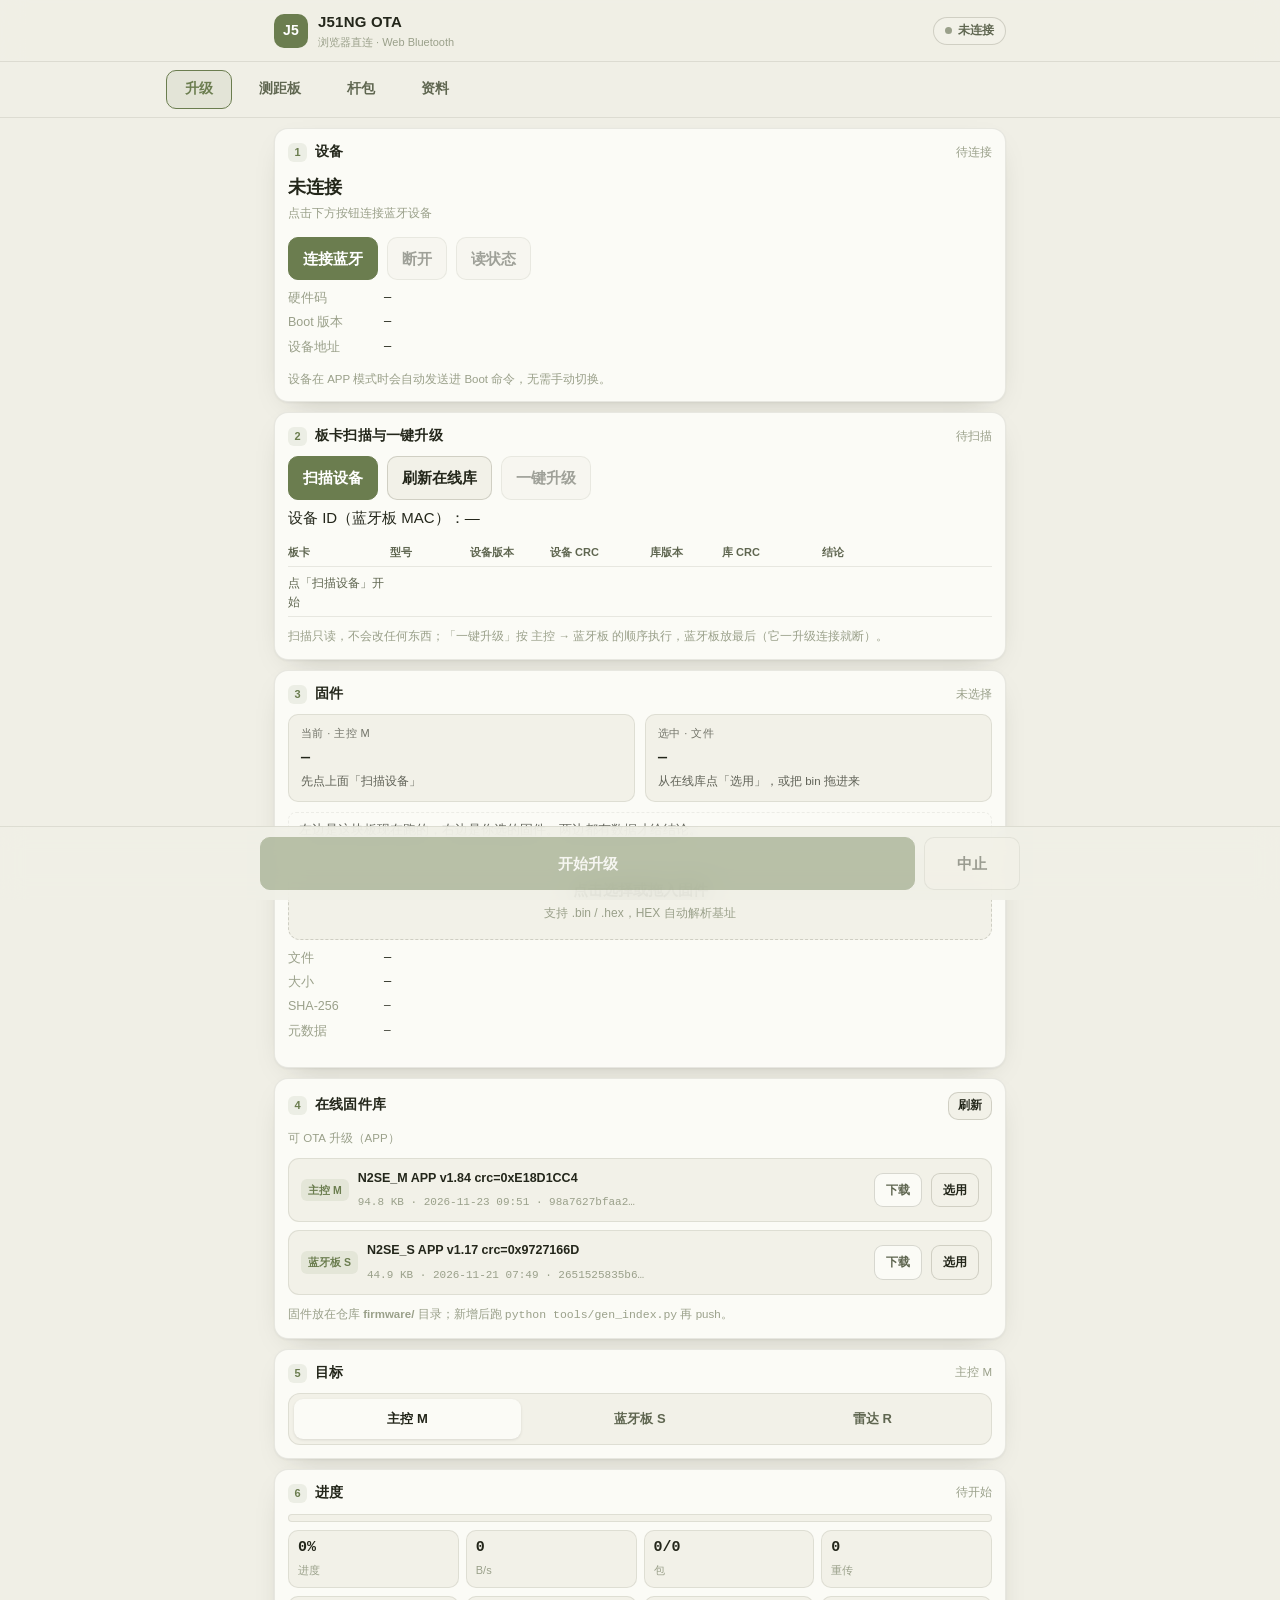
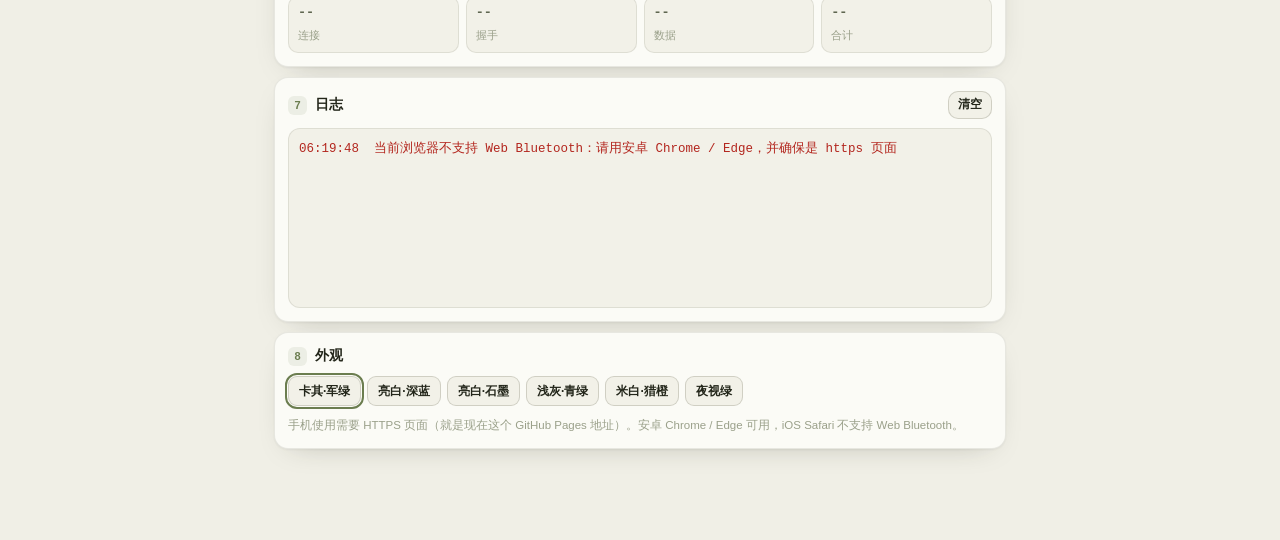
==== commit 16a8b3e0: "[dsh] turn 2042: 两板需搭配更新，普通 mapp 没动。主控回放 30 项通过，两板编译链接零错误；[上位机离线验证](<06test/tmp/flagechoble20261… - " ====
--- a/index.html
+++ b/index.html
@@ -8,7 +8,7 @@
 <link rel="manifest" href="./manifest.webmanifest">
 <link rel="icon" type="image/svg+xml" href="./assets/icon.svg">
 <link rel="apple-touch-icon" href="./assets/icon-192.png">
-<link rel="stylesheet" href="./src/app.css?v=49">
+<link rel="stylesheet" href="./src/app.css?v=50">
 </head>
 <body>
 
@@ -197,7 +197,25 @@
   </div>
 
   <div class="card">
-    <div class="sec"><span class="n">C</span><h2>原始帧</h2>
+    <div class="sec"><span class="n">C</span><h2>回波记录</h2></div>
+    <div class="hint">按住 SHOT 扫一轮，松手后读取最后 2 秒（最多 41 帧）；读完前不要开始下一轮。</div>
+    <div class="row echo-actions">
+      <button class="primary" id="bdEchoRead">读取最近一轮</button>
+      <button id="bdEchoCsv" disabled>导出 CSV</button>
+      <label>看 <select id="bdEchoField" aria-label="回波图表指标">
+        <option value="cm">距离 (m)</option><option value="snr">SNR 原始码</option><option value="engy">Engy 原始码</option>
+      </select></label>
+    </div>
+    <p class="meta" id="bdEchoStatus" role="status">尚未读取</p>
+    <div class="meta" id="bdEchoStats"></div>
+    <div id="bdEchoPlot"></div>
+    <div class="echo-table" id="bdEchoTable" hidden>
+      <table><thead><tr><th>帧</th><th>相对 ms</th><th>峰</th><th>距离 m</th><th>SNR</th><th>Engy</th><th>判定窗</th></tr></thead><tbody id="bdEchoRows"></tbody></table>
+    </div>
+  </div>
+
+  <div class="card">
+    <div class="sec"><span class="n">D</span><h2>原始帧</h2>
       <span class="tail"><button id="bdClr" style="padding:4px 9px;font-size:11.5px">清空</button></span></div>
     <div class="bdlog" id="bdLog"></div>
   </div>
@@ -269,7 +287,7 @@
     </div>
 
     <script type="module" src="./src/app.js?v=84"></script>
-<script type="module" src="./src/board.js?v=5"></script>
+<script type="module" src="./src/board.js?v=6"></script>
 <script type="module" src="./src/rod.js?v=2"></script>
 <script type="module" src="./src/upgrade.js?v=13"></script>
 <script src="./api-live.js?v=4"></script>
--- a/src/app.css
+++ b/src/app.css
@@ -276,3 +276,12 @@
 .dtab{padding:7px 16px;border-radius:10px;border:1px solid var(--line);background:var(--card);
       color:var(--ink);font-size:13px;cursor:pointer}
 .dtab.on{background:var(--accent-soft,#eef1e2);color:var(--accent);border-color:var(--accent);font-weight:600}
+
+/* 回波记录：窄屏只横滚数据表。 */
+.echo-actions{margin-top:12px;flex-wrap:wrap;gap:8px}
+.echo-actions label{display:flex;align-items:center;gap:6px}
+#bdEchoPlot svg{display:block;width:100%;height:auto;max-height:250px;margin:8px 0}
+.echo-table{overflow:auto;max-height:360px}
+.echo-table table{width:100%;border-collapse:collapse;text-align:right;font-variant-numeric:tabular-nums}
+.echo-table th,.echo-table td{border-bottom:1px solid var(--line,#d7d8dc);padding:6px 8px;white-space:nowrap}
+.echo-table th{font-size:12px}
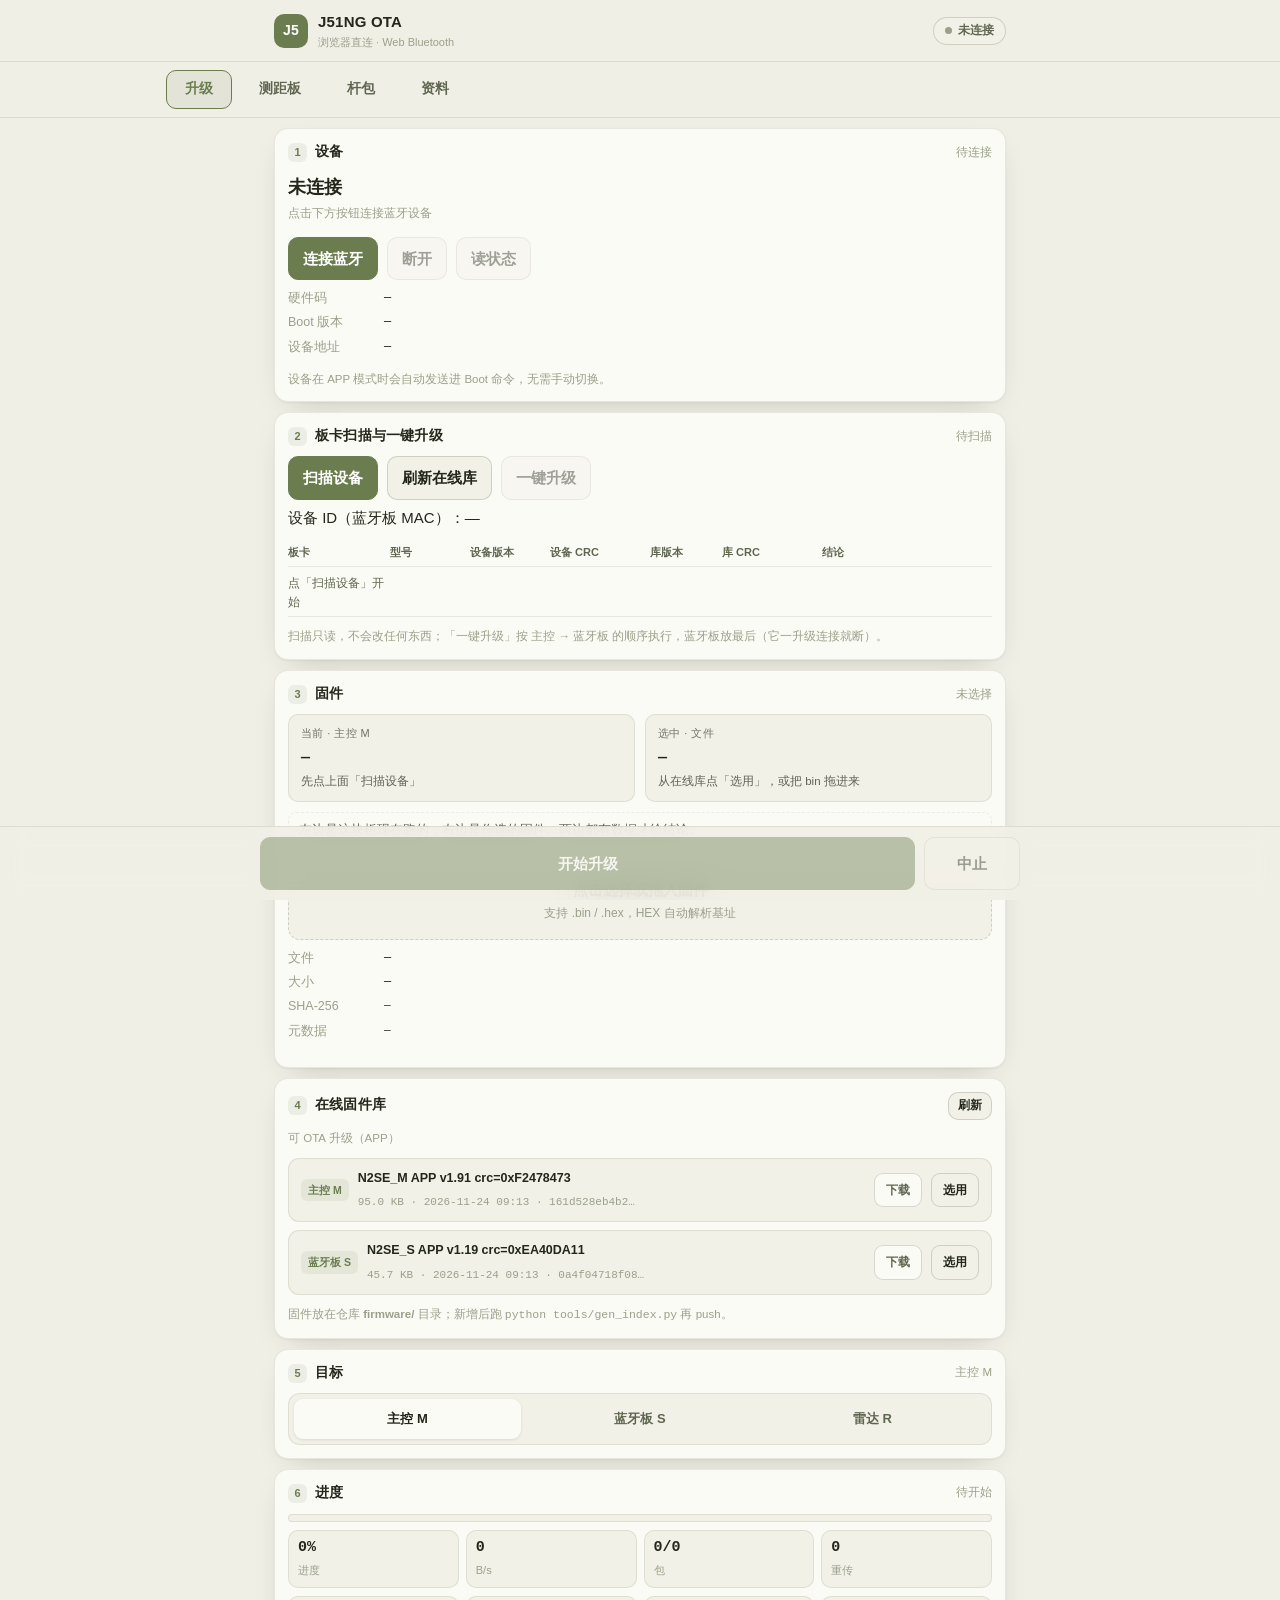
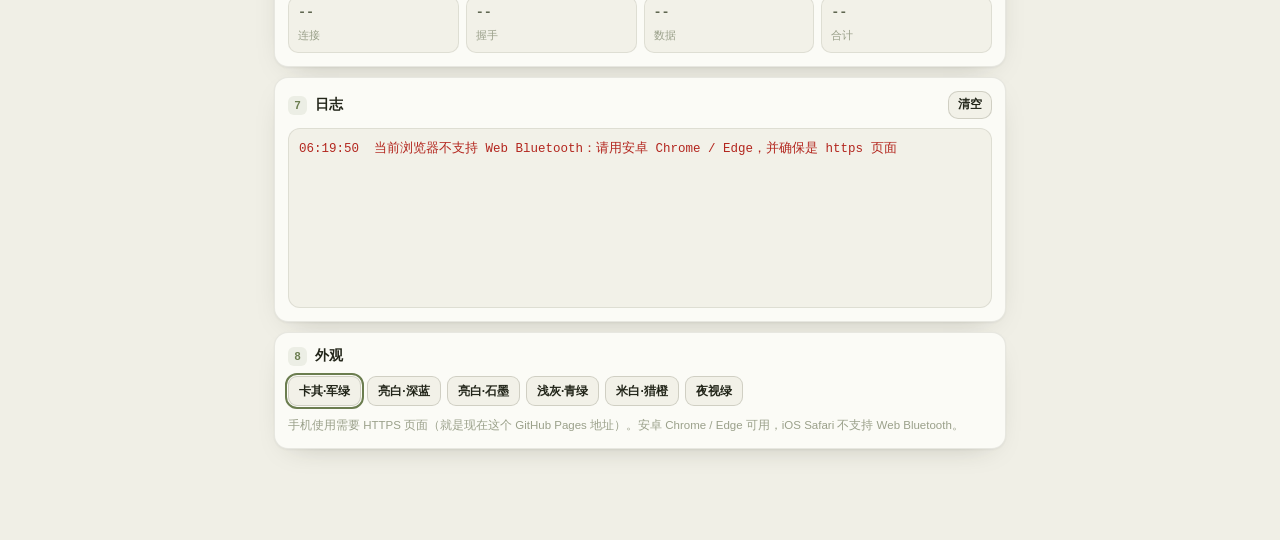
==== commit 6fda857f: "Publish ranging stages and compatible echo diagnostics" ====
--- a/index.html
+++ b/index.html
@@ -208,9 +208,10 @@
     </div>
     <p class="meta" id="bdEchoStatus" role="status">尚未读取</p>
     <div class="meta" id="bdEchoStats"></div>
+    <details id="bdEchoRules" hidden><summary>测距阶段与门槛</summary><p class="hint" id="bdEchoRulesText"></p></details>
     <div id="bdEchoPlot"></div>
     <div class="echo-table" id="bdEchoTable" hidden>
-      <table><thead><tr><th>帧</th><th>相对 ms</th><th>峰</th><th>距离 m</th><th>SNR</th><th>Engy</th><th>判定窗</th></tr></thead><tbody id="bdEchoRows"></tbody></table>
+      <table><thead><tr><th>帧</th><th>相对 ms</th><th>峰</th><th>距离 m</th><th>SNR</th><th>Engy</th><th>判定窗</th><th>采测 ms</th><th>实际经过阶段</th><th>回波来源</th><th>主扫档／结束原因</th></tr></thead><tbody id="bdEchoRows"></tbody></table>
     </div>
   </div>
 
